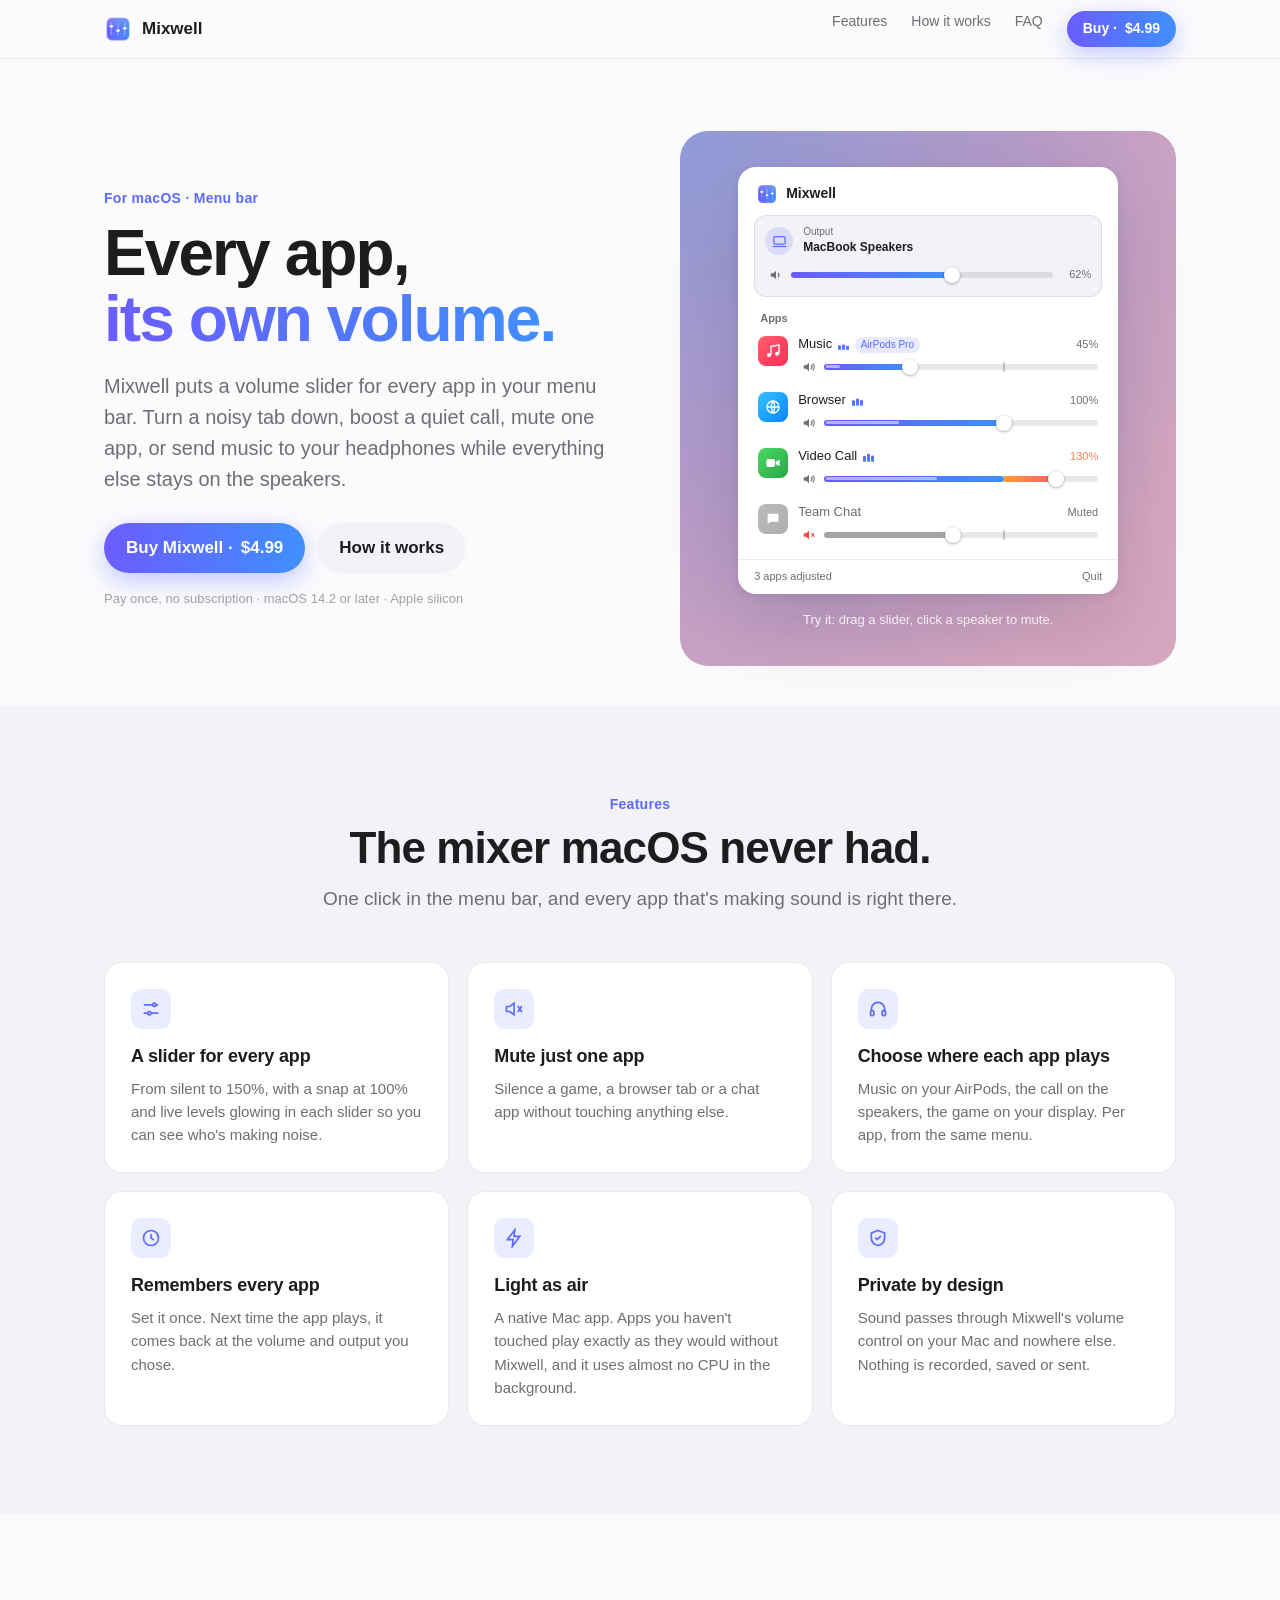
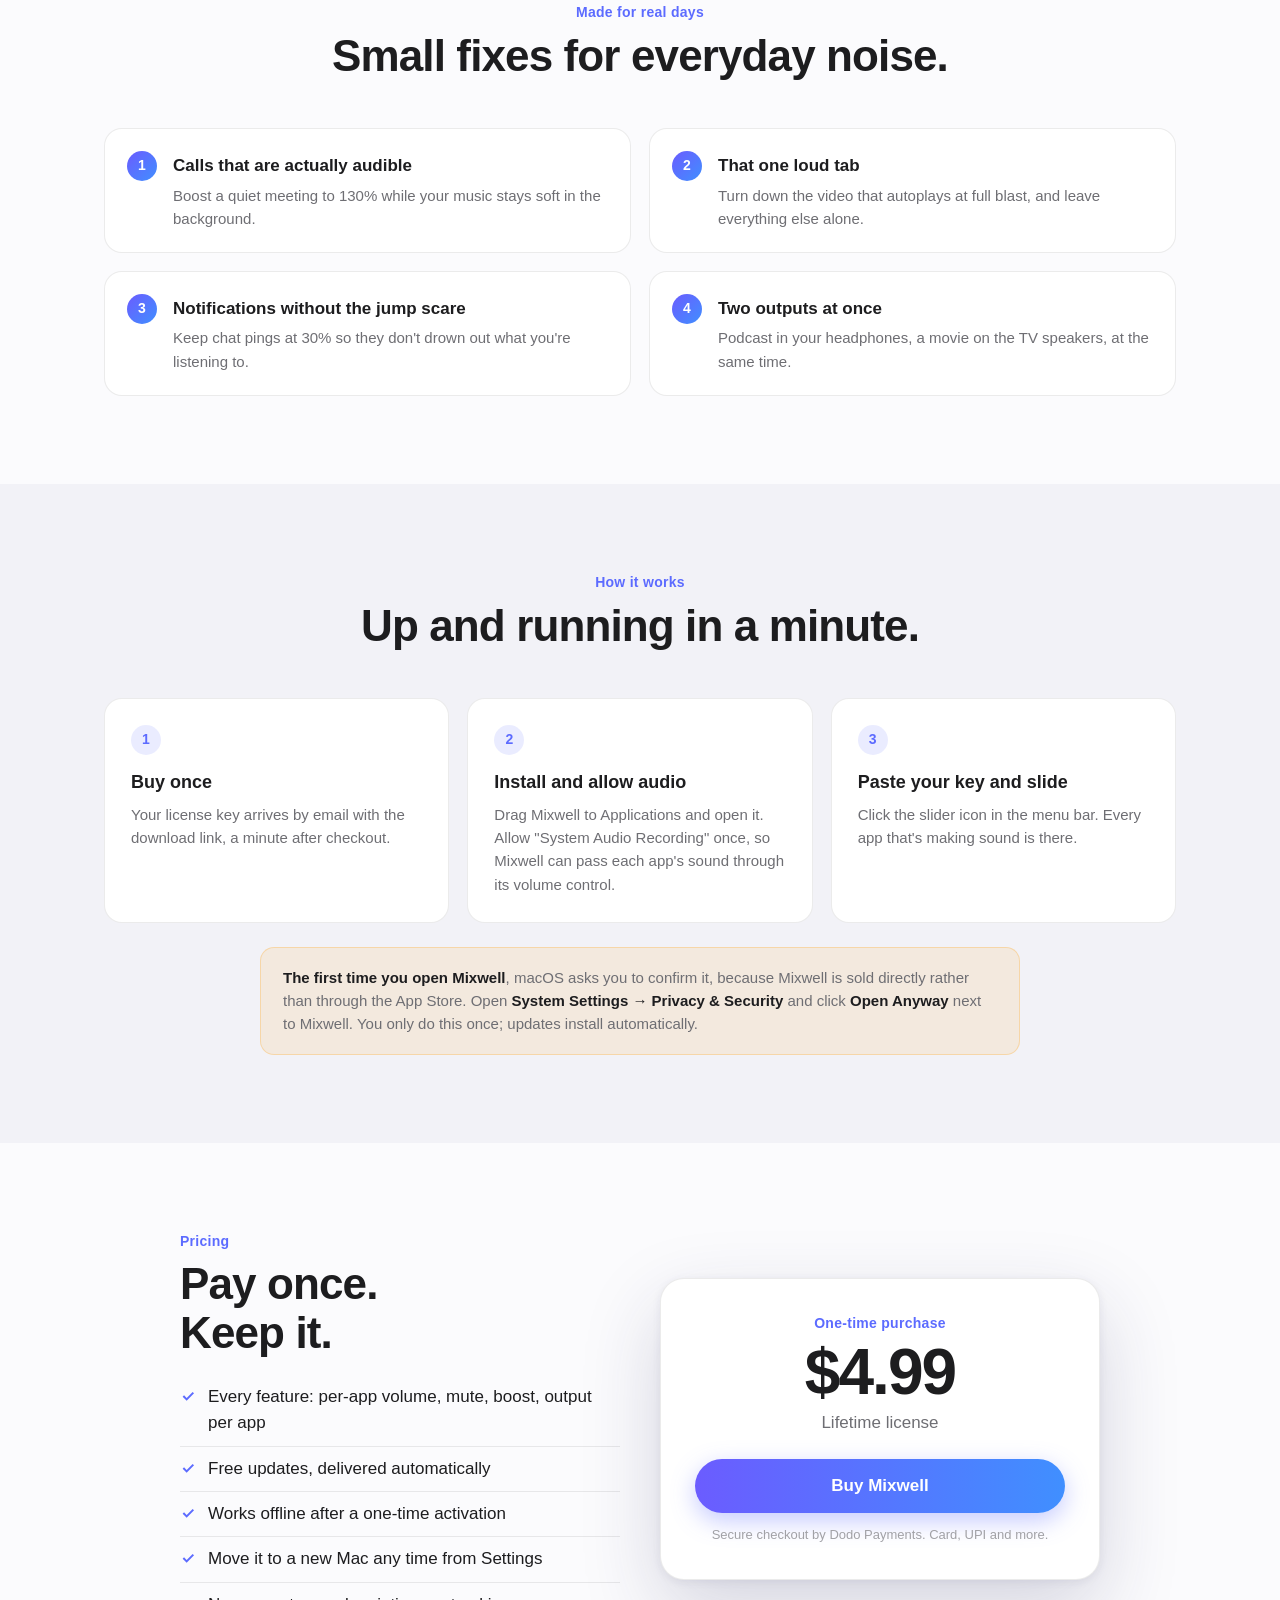
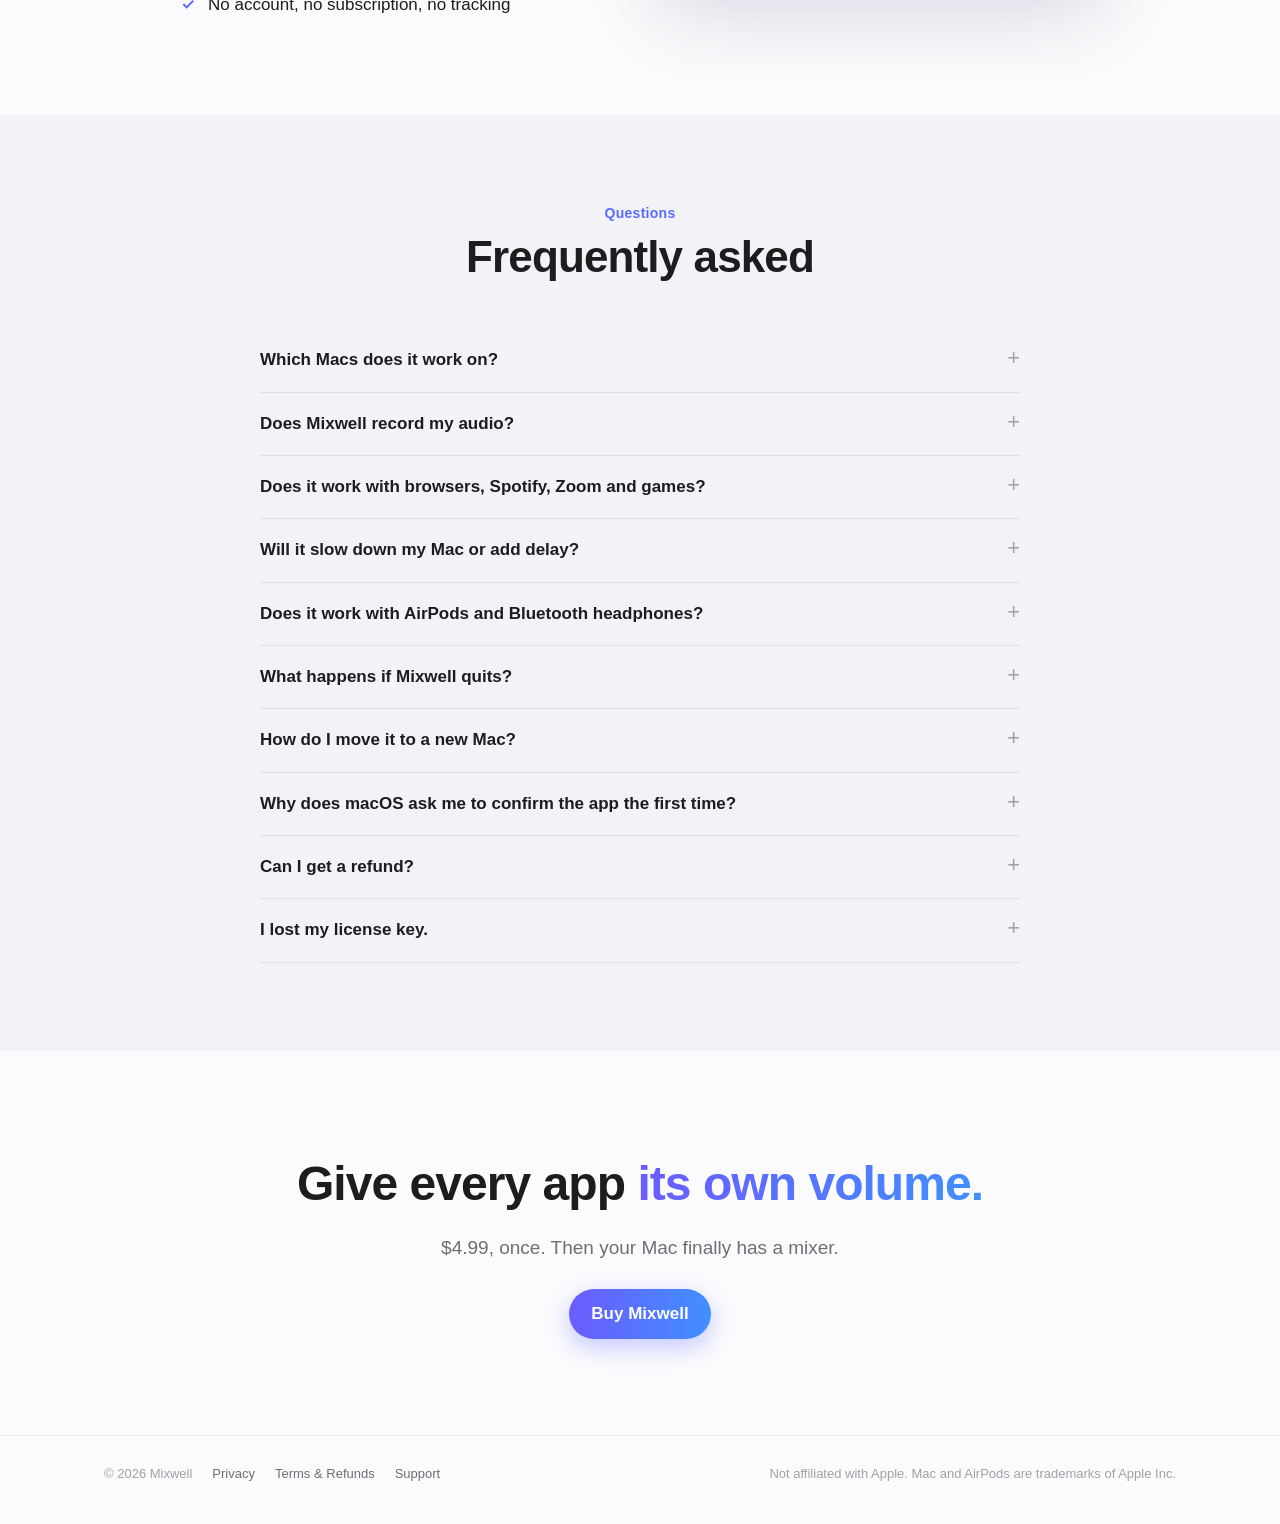
==== index.html @ 82cb29c8 "Publish site (2026-11-08)" ====
<!doctype html>
<html lang="en">
<head>
<meta charset="utf-8">
<meta name="viewport" content="width=device-width, initial-scale=1">
<title>Mixwell — Per-App Volume for Mac</title>
<meta name="description" content="Mixwell gives every app on your Mac its own volume slider. Turn one app down, boost a quiet call, mute a tab, or send music to your headphones. One-time purchase.">
<meta property="og:title" content="Mixwell — Every app, its own volume">
<meta property="og:description" content="A volume slider for every app on your Mac, right in the menu bar. Pay once.">
<meta property="og:image" content="icon.png">
<link rel="icon" href="favicon.png">
<style>
  :root {
    --bg: #fbfbfd;
    --bg-alt: #f2f2f7;
    --surface: #ffffff;
    --text: #1d1d1f;
    --muted: #6e6e73;
    --faint: #a1a1a6;
    --line: rgba(0, 0, 0, 0.08);
    --track: rgba(0, 0, 0, 0.09);
    --accent-a: #6b5cff;
    --accent-b: #408fff;
    --accent: #5c6bff;
    --boost-a: #ff9e33;
    --boost-b: #ff5c6b;
    --shadow: 0 30px 80px rgba(40, 40, 90, 0.18), 0 2px 8px rgba(40, 40, 90, 0.08);
    --radius: 18px;
  }
  :root[data-theme="dark"] {
    --bg: #0d0d10; --bg-alt: #151519; --surface: #1f1f24; --text: #f5f5f7; --muted: #a1a1a6;
    --faint: #6e6e73; --line: rgba(255, 255, 255, 0.09); --track: rgba(255, 255, 255, 0.12);
    --shadow: 0 30px 80px rgba(0, 0, 0, 0.55), 0 2px 8px rgba(0, 0, 0, 0.4);
  }
  @media (prefers-color-scheme: dark) {
    :root:not([data-theme="light"]) {
      --bg: #0d0d10; --bg-alt: #151519; --surface: #1f1f24; --text: #f5f5f7; --muted: #a1a1a6;
      --faint: #6e6e73; --line: rgba(255, 255, 255, 0.09); --track: rgba(255, 255, 255, 0.12);
      --shadow: 0 30px 80px rgba(0, 0, 0, 0.55), 0 2px 8px rgba(0, 0, 0, 0.4);
    }
  }

  * { box-sizing: border-box; }
  html { scroll-behavior: smooth; }
  body {
    margin: 0;
    background: var(--bg);
    color: var(--text);
    font: 17px/1.55 -apple-system, BlinkMacSystemFont, "SF Pro Text", "Helvetica Neue", Helvetica, Arial, sans-serif;
    -webkit-font-smoothing: antialiased;
  }
  a { color: inherit; }
  .wrap { max-width: 1120px; margin: 0 auto; padding: 0 24px; }
  .gradient-text {
    background: linear-gradient(90deg, var(--accent-a), var(--accent-b));
    -webkit-background-clip: text; background-clip: text; color: transparent;
  }

  /* Nav */
  nav {
    position: sticky; top: 0; z-index: 10;
    backdrop-filter: saturate(180%) blur(18px); -webkit-backdrop-filter: saturate(180%) blur(18px);
    background: color-mix(in srgb, var(--bg) 78%, transparent);
    border-bottom: 1px solid var(--line);
  }
  nav .wrap { display: flex; align-items: center; height: 58px; gap: 28px; }
  .brand { display: flex; align-items: center; gap: 10px; font-weight: 700; text-decoration: none; font-size: 17px; }
  .brand img { width: 28px; height: 28px; }
  nav .links { display: flex; gap: 24px; margin-left: auto; font-size: 14px; }
  nav .links a { text-decoration: none; color: var(--muted); }
  nav .links a:hover { color: var(--text); }
  nav .links a.btn-primary, nav .links a.btn-primary:hover { color: #fff; }

  .btn {
    display: inline-flex; align-items: center; justify-content: center; gap: 8px;
    border: 0; border-radius: 999px; cursor: pointer; text-decoration: none; font: inherit; font-weight: 600;
    padding: 12px 22px; transition: transform .15s ease, box-shadow .15s ease, opacity .15s;
  }
  .btn:active { transform: scale(.98); }
  .btn-primary {
    color: #fff; background: linear-gradient(90deg, var(--accent-a), var(--accent-b));
    box-shadow: 0 8px 24px color-mix(in srgb, var(--accent) 35%, transparent);
  }
  .btn-primary:hover { box-shadow: 0 12px 32px color-mix(in srgb, var(--accent) 45%, transparent); }
  .btn-ghost { color: var(--text); background: var(--bg-alt); }
  .btn-small { padding: 7px 16px; font-size: 14px; }

  /* Hero */
  .hero { padding: 72px 0 40px; }
  .hero .wrap { display: grid; grid-template-columns: 1.05fr 1fr; gap: 56px; align-items: center; }
  .eyebrow { font-size: 14px; font-weight: 600; color: var(--accent); letter-spacing: .02em; }
  h1 { font-size: clamp(40px, 5.4vw, 64px); line-height: 1.04; letter-spacing: -0.03em; margin: 10px 0 18px; }
  .lede { font-size: 20px; color: var(--muted); max-width: 30em; margin: 0 0 28px; }
  .cta { display: flex; gap: 12px; flex-wrap: wrap; align-items: center; }
  .fineprint { margin-top: 16px; font-size: 13px; color: var(--faint); }

  /* Mixer demo (mirrors the real app) */
  .stage {
    position: relative; padding: 36px; border-radius: 28px;
    background: radial-gradient(120% 120% at 0% 0%, #8f9bd8 0%, #b49bc9 55%, #d7a7bf 100%);
  }
  :root[data-theme="dark"] .stage { background: radial-gradient(120% 120% at 0% 0%, #2f3566 0%, #4b3561 55%, #5b3048 100%); }
  @media (prefers-color-scheme: dark) { :root:not([data-theme="light"]) .stage { background: radial-gradient(120% 120% at 0% 0%, #2f3566 0%, #4b3561 55%, #5b3048 100%); } }
  .panel {
    width: 100%; max-width: 380px; margin: 0 auto; background: var(--surface); border-radius: var(--radius);
    box-shadow: var(--shadow); padding: 16px 12px 6px; font-size: 13px; user-select: none; -webkit-user-select: none;
    text-align: left; line-height: 1.4;
  }
  .panel-head { display: flex; align-items: center; gap: 8px; padding: 0 6px 10px; }
  .panel-head img { width: 22px; height: 22px; }
  .panel-head b { font-size: 14px; }
  .out-card { margin: 0 4px 6px; padding: 10px; border-radius: 12px; background: var(--bg-alt); border: 1px solid var(--line); }
  .out-name { display: flex; align-items: center; gap: 10px; margin-bottom: 8px; }
  .out-icon {
    width: 28px; height: 28px; border-radius: 50%; display: grid; place-items: center;
    background: color-mix(in srgb, var(--accent) 16%, transparent); color: var(--accent);
  }
  .out-name small { display: block; color: var(--muted); font-size: 10px; line-height: 1.2; }
  .out-name span { font-weight: 600; font-size: 12px; }
  .section-title { color: var(--muted); font-size: 11px; font-weight: 600; padding: 8px 10px 2px; }
  .row { display: flex; gap: 10px; padding: 7px 8px; border-radius: 10px; }
  .row:hover { background: color-mix(in srgb, var(--text) 4%, transparent); }
  .app-icon { width: 30px; height: 30px; border-radius: 8px; flex: none; display: grid; place-items: center; color: #fff; }
  .row.muted .app-icon { filter: grayscale(1); opacity: .5; }
  .row-main { flex: 1; min-width: 0; }
  .row-top { display: flex; align-items: center; gap: 6px; height: 18px; }
  .row-top .name { font-weight: 500; }
  .row.muted .name { color: var(--muted); }
  .chip { font-size: 10px; font-weight: 500; padding: 1px 6px; border-radius: 99px; color: var(--accent); background: color-mix(in srgb, var(--accent) 14%, transparent); white-space: nowrap; }
  .eq { display: inline-flex; align-items: flex-end; gap: 1.5px; height: 10px; }
  .eq i { width: 2.5px; height: 10px; border-radius: 2px; background: linear-gradient(var(--accent-a), var(--accent-b)); transform-origin: bottom; }
  .row.muted .eq, .row:not(.playing) .eq { display: none; }
  .pct { margin-left: auto; font-size: 11px; color: var(--muted); font-variant-numeric: tabular-nums; }
  .pct.boost { color: #ff7f4d; }
  .row-bottom { display: flex; align-items: center; gap: 4px; margin-top: 2px; }
  .icon-btn { width: 22px; height: 22px; border: 0; padding: 0; background: none; color: var(--muted); border-radius: 50%; cursor: pointer; display: grid; place-items: center; }
  .icon-btn:hover { background: color-mix(in srgb, var(--text) 8%, transparent); }
  .row.muted .mute { color: #ff453a; }

  .slider { position: relative; flex: 1; height: 18px; cursor: pointer; touch-action: none; }
  .slider .track, .slider .fill, .slider .boostfill, .slider .glow { position: absolute; top: 6px; height: 6px; border-radius: 3px; }
  .slider .track { left: 0; right: 0; background: var(--track); }
  .slider .fill { left: 0; background: linear-gradient(90deg, var(--accent-a), var(--accent-b)); }
  .slider .boostfill { background: linear-gradient(90deg, var(--boost-a), var(--boost-b)); border-radius: 0 3px 3px 0; }
  .slider .glow { top: 7.5px; height: 3px; left: 1.5px; background: rgba(255, 255, 255, .5); transform-origin: left; }
  .row.muted .slider .fill { background: color-mix(in srgb, var(--muted) 55%, transparent); }
  .row.muted .slider .glow, .row.muted .slider .boostfill { display: none; }
  .slider .tick { position: absolute; top: 4px; width: 2px; height: 10px; border-radius: 1px; background: color-mix(in srgb, var(--text) 22%, transparent); }
  .slider .knob {
    position: absolute; top: 1px; width: 16px; height: 16px; border-radius: 50%; background: #fff;
    box-shadow: 0 1px 3px rgba(0, 0, 0, .3), 0 0 0 .5px rgba(0, 0, 0, .08); transition: transform .15s;
  }
  .slider.dragging .knob { transform: scale(1.12); }
  .panel-foot { display: flex; justify-content: space-between; border-top: 1px solid var(--line); margin: 6px -12px 0; padding: 9px 16px 4px; font-size: 11px; color: var(--muted); }
  .demo-hint { text-align: center; color: rgba(255, 255, 255, .85); font-size: 13px; margin-top: 16px; }

  /* Sections */
  section { padding: 88px 0; }
  section.alt { background: var(--bg-alt); }
  .section-head { text-align: center; max-width: 640px; margin: 0 auto 48px; }
  .section-head h2 { font-size: clamp(30px, 3.6vw, 44px); letter-spacing: -0.02em; line-height: 1.1; margin: 8px 0 12px; }
  .section-head p { color: var(--muted); margin: 0; font-size: 19px; }

  .features { display: grid; grid-template-columns: repeat(3, 1fr); gap: 18px; }
  .feature { background: var(--surface); border: 1px solid var(--line); border-radius: var(--radius); padding: 26px; }
  section.alt .feature { background: var(--surface); }
  .feature .f-icon {
    width: 40px; height: 40px; border-radius: 11px; display: grid; place-items: center; margin-bottom: 14px; color: var(--accent);
    background: color-mix(in srgb, var(--accent) 13%, transparent);
  }
  .feature h3 { margin: 0 0 6px; font-size: 18px; letter-spacing: -0.01em; }
  .feature p { margin: 0; color: var(--muted); font-size: 15px; }

  .uses { display: grid; grid-template-columns: repeat(2, 1fr); gap: 18px; }
  .use { display: flex; gap: 16px; align-items: flex-start; padding: 22px; border-radius: var(--radius); border: 1px solid var(--line); background: var(--surface); }
  .use .num { font-weight: 700; font-size: 14px; color: #fff; width: 30px; height: 30px; flex: none; border-radius: 50%; display: grid; place-items: center; background: linear-gradient(135deg, var(--accent-a), var(--accent-b)); }
  .use h3 { margin: 2px 0 4px; font-size: 17px; }
  .use p { margin: 0; color: var(--muted); font-size: 15px; }

  .steps { display: grid; grid-template-columns: repeat(3, 1fr); gap: 18px; counter-reset: step; }
  .step { padding: 26px; border-radius: var(--radius); background: var(--surface); border: 1px solid var(--line); }
  .step::before {
    counter-increment: step; content: counter(step);
    display: grid; place-items: center; width: 30px; height: 30px; border-radius: 50%; margin-bottom: 14px;
    font-weight: 700; font-size: 14px; color: var(--accent); background: color-mix(in srgb, var(--accent) 13%, transparent);
  }
  .step h3 { margin: 0 0 6px; font-size: 18px; }
  .step p { margin: 0; color: var(--muted); font-size: 15px; }
  .note {
    margin: 24px auto 0; max-width: 760px; padding: 18px 22px; border-radius: 14px; font-size: 15px; color: var(--muted);
    background: color-mix(in srgb, #ff9f0a 10%, transparent); border: 1px solid color-mix(in srgb, #ff9f0a 25%, transparent);
  }
  .note b { color: var(--text); }

  .pricing { display: grid; grid-template-columns: 1fr 1fr; gap: 40px; align-items: center; max-width: 920px; margin: 0 auto; }
  .price-card {
    background: var(--surface); border-radius: 24px; padding: 34px; border: 1px solid var(--line); box-shadow: var(--shadow); text-align: center;
  }
  .price { font-size: 64px; font-weight: 700; letter-spacing: -0.03em; line-height: 1; margin: 6px 0; }
  .price-card .once { color: var(--muted); margin-bottom: 22px; }
  .price-card .btn { width: 100%; padding: 14px; font-size: 17px; }
  .price-card small { display: block; margin-top: 12px; color: var(--faint); font-size: 13px; }
  .checks { list-style: none; padding: 0; margin: 0; }
  .checks li { display: flex; gap: 12px; padding: 9px 0; border-bottom: 1px solid var(--line); }
  .checks li:last-child { border-bottom: 0; }
  .checks svg { flex: none; margin-top: 4px; color: var(--accent); }

  .faq { max-width: 760px; margin: 0 auto; }
  details { border-bottom: 1px solid var(--line); padding: 18px 0; }
  summary { cursor: pointer; font-weight: 600; list-style: none; display: flex; justify-content: space-between; gap: 16px; }
  summary::-webkit-details-marker { display: none; }
  summary::after { content: "+"; color: var(--faint); font-weight: 400; font-size: 22px; line-height: 1; }
  details[open] summary::after { content: "−"; }
  details p { color: var(--muted); margin: 10px 0 0; font-size: 16px; }

  .final { text-align: center; padding: 96px 0; }
  .final h2 { font-size: clamp(32px, 4vw, 48px); letter-spacing: -0.02em; margin: 0 0 12px; }
  .final p { color: var(--muted); margin: 0 0 26px; font-size: 19px; }

  footer { border-top: 1px solid var(--line); padding: 28px 0 40px; font-size: 13px; color: var(--faint); }
  footer .wrap { display: flex; gap: 20px; flex-wrap: wrap; align-items: center; }
  footer a { color: var(--muted); text-decoration: none; }
  footer .spacer { margin-left: auto; }

  @media (max-width: 900px) {
    .hero .wrap { grid-template-columns: 1fr; gap: 40px; }
    .hero { padding-top: 48px; text-align: center; }
    .lede { margin-left: auto; margin-right: auto; }
    .cta { justify-content: center; }
    .features { grid-template-columns: 1fr 1fr; }
    .steps, .pricing { grid-template-columns: 1fr; }
  }
  @media (max-width: 640px) {
    nav .links a:not(.btn) { display: none; }
    .features, .uses { grid-template-columns: 1fr; }
    .wrap { padding: 0 16px; }
    .stage { padding: 18px; border-radius: 22px; }
    section { padding: 64px 0; }
    .lede { font-size: 18px; }
  }
  @media (prefers-reduced-motion: reduce) { html { scroll-behavior: auto; } }
</style>
</head>
<body>
<nav>
  <div class="wrap">
    <a class="brand" href="#"><img src="icon.png" alt="">Mixwell</a>
    <div class="links">
      <a href="#features">Features</a>
      <a href="#how">How it works</a>
      <a href="#faq">FAQ</a>
      <a class="btn btn-primary btn-small buy" href="#pricing">Buy · <span class="price-text">$4.99</span></a>
    </div>
  </div>
</nav>

<header class="hero">
  <div class="wrap">
    <div>
      <div class="eyebrow">For macOS · Menu bar</div>
      <h1>Every app,<br><span class="gradient-text">its own volume.</span></h1>
      <p class="lede">Mixwell puts a volume slider for every app in your menu bar. Turn a noisy tab down, boost a quiet call, mute one app, or send music to your headphones while everything else stays on the speakers.</p>
      <div class="cta">
        <a class="btn btn-primary buy" href="#pricing">Buy Mixwell · <span class="price-text">$4.99</span></a>
        <a class="btn btn-ghost" href="#how">How it works</a>
      </div>
      <div class="fineprint">Pay once, no subscription · macOS 14.2 or later · Apple silicon</div>
    </div>
    <div>
      <div class="stage">
        <div class="panel" id="demo" aria-label="Interactive preview of the Mixwell menu">
          <div class="panel-head"><img src="icon.png" alt=""><b>Mixwell</b></div>
          <div class="out-card">
            <div class="out-name">
              <div class="out-icon"><svg width="15" height="15" viewBox="0 0 24 24" fill="none" stroke="currentColor" stroke-width="2"><rect x="3" y="4" width="18" height="12" rx="2"/><path d="M1 20h22"/></svg></div>
              <div><small>Output</small><span>MacBook Speakers</span></div>
            </div>
            <div class="row-bottom" style="margin:0">
              <button class="icon-btn" aria-label="System volume" tabindex="-1"><svg width="14" height="14" viewBox="0 0 24 24" fill="currentColor"><path d="M3 9h4l5-4v14l-5-4H3z"/><path d="M15.5 8.5a5 5 0 0 1 0 7" stroke="currentColor" stroke-width="2" fill="none"/></svg></button>
              <div class="slider" data-value="0.62" data-max="1"></div>
              <span class="pct" style="width:34px;text-align:right">62%</span>
            </div>
          </div>
          <div class="section-title">Apps</div>
          <div id="rows"></div>
          <div class="panel-foot"><span id="adjusted">3 apps adjusted</span><span>Quit</span></div>
        </div>
        <div class="demo-hint">Try it: drag a slider, click a speaker to mute.</div>
      </div>
    </div>
  </div>
</header>

<section id="features" class="alt">
  <div class="wrap">
    <div class="section-head">
      <div class="eyebrow">Features</div>
      <h2>The mixer macOS never had.</h2>
      <p>One click in the menu bar, and every app that's making sound is right there.</p>
    </div>
    <div class="features">
      <div class="feature">
        <div class="f-icon"><svg width="20" height="20" viewBox="0 0 24 24" fill="none" stroke="currentColor" stroke-width="2" stroke-linecap="round"><path d="M4 7h10M18 7h2M4 17h4M12 17h8"/><circle cx="16" cy="7" r="2"/><circle cx="10" cy="17" r="2"/></svg></div>
        <h3>A slider for every app</h3>
        <p>From silent to 150%, with a snap at 100% and live levels glowing in each slider so you can see who's making noise.</p>
      </div>
      <div class="feature">
        <div class="f-icon"><svg width="20" height="20" viewBox="0 0 24 24" fill="none" stroke="currentColor" stroke-width="2" stroke-linecap="round"><path d="M3 9h4l5-4v14l-5-4H3z"/><path d="M17 9l4 6M21 9l-4 6"/></svg></div>
        <h3>Mute just one app</h3>
        <p>Silence a game, a browser tab or a chat app without touching anything else.</p>
      </div>
      <div class="feature">
        <div class="f-icon"><svg width="20" height="20" viewBox="0 0 24 24" fill="none" stroke="currentColor" stroke-width="2" stroke-linecap="round"><path d="M4 14v-2a8 8 0 0 1 16 0v2"/><rect x="3" y="14" width="4" height="6" rx="1.5"/><rect x="17" y="14" width="4" height="6" rx="1.5"/></svg></div>
        <h3>Choose where each app plays</h3>
        <p>Music on your AirPods, the call on the speakers, the game on your display. Per app, from the same menu.</p>
      </div>
      <div class="feature">
        <div class="f-icon"><svg width="20" height="20" viewBox="0 0 24 24" fill="none" stroke="currentColor" stroke-width="2" stroke-linecap="round"><path d="M12 8v4l3 2"/><circle cx="12" cy="12" r="9"/></svg></div>
        <h3>Remembers every app</h3>
        <p>Set it once. Next time the app plays, it comes back at the volume and output you chose.</p>
      </div>
      <div class="feature">
        <div class="f-icon"><svg width="20" height="20" viewBox="0 0 24 24" fill="none" stroke="currentColor" stroke-width="2" stroke-linecap="round"><path d="M13 2L4 14h7l-1 8 9-12h-7z"/></svg></div>
        <h3>Light as air</h3>
        <p>A native Mac app. Apps you haven't touched play exactly as they would without Mixwell, and it uses almost no CPU in the background.</p>
      </div>
      <div class="feature">
        <div class="f-icon"><svg width="20" height="20" viewBox="0 0 24 24" fill="none" stroke="currentColor" stroke-width="2" stroke-linecap="round"><path d="M12 3l8 3v6c0 5-3.5 8-8 9-4.5-1-8-4-8-9V6z"/><path d="M9 12l2 2 4-4"/></svg></div>
        <h3>Private by design</h3>
        <p>Sound passes through Mixwell's volume control on your Mac and nowhere else. Nothing is recorded, saved or sent.</p>
      </div>
    </div>
  </div>
</section>

<section>
  <div class="wrap">
    <div class="section-head">
      <div class="eyebrow">Made for real days</div>
      <h2>Small fixes for everyday noise.</h2>
    </div>
    <div class="uses">
      <div class="use"><div class="num">1</div><div><h3>Calls that are actually audible</h3><p>Boost a quiet meeting to 130% while your music stays soft in the background.</p></div></div>
      <div class="use"><div class="num">2</div><div><h3>That one loud tab</h3><p>Turn down the video that autoplays at full blast, and leave everything else alone.</p></div></div>
      <div class="use"><div class="num">3</div><div><h3>Notifications without the jump scare</h3><p>Keep chat pings at 30% so they don't drown out what you're listening to.</p></div></div>
      <div class="use"><div class="num">4</div><div><h3>Two outputs at once</h3><p>Podcast in your headphones, a movie on the TV speakers, at the same time.</p></div></div>
    </div>
  </div>
</section>

<section id="how" class="alt">
  <div class="wrap">
    <div class="section-head">
      <div class="eyebrow">How it works</div>
      <h2>Up and running in a minute.</h2>
    </div>
    <div class="steps">
      <div class="step"><h3>Buy once</h3><p>Your license key arrives by email with the download link, a minute after checkout.</p></div>
      <div class="step"><h3>Install and allow audio</h3><p>Drag Mixwell to Applications and open it. Allow "System Audio Recording" once, so Mixwell can pass each app's sound through its volume control.</p></div>
      <div class="step"><h3>Paste your key and slide</h3><p>Click the slider icon in the menu bar. Every app that's making sound is there.</p></div>
    </div>
    <div class="note">
      <b>The first time you open Mixwell</b>, macOS asks you to confirm it, because Mixwell is sold directly rather than through the App Store.
      Open <b>System Settings → Privacy &amp; Security</b> and click <b>Open Anyway</b> next to Mixwell. You only do this once; updates install automatically.
    </div>
  </div>
</section>

<section id="pricing">
  <div class="wrap">
    <div class="pricing">
      <div>
        <div class="eyebrow">Pricing</div>
        <h2 style="font-size:clamp(30px,3.6vw,44px);letter-spacing:-.02em;line-height:1.1;margin:8px 0 18px">Pay once.<br>Keep it.</h2>
        <ul class="checks">
          <li><svg width="16" height="16" viewBox="0 0 24 24" fill="none" stroke="currentColor" stroke-width="3"><path d="M5 12l5 5L20 7"/></svg>Every feature: per-app volume, mute, boost, output per app</li>
          <li><svg width="16" height="16" viewBox="0 0 24 24" fill="none" stroke="currentColor" stroke-width="3"><path d="M5 12l5 5L20 7"/></svg>Free updates, delivered automatically</li>
          <li><svg width="16" height="16" viewBox="0 0 24 24" fill="none" stroke="currentColor" stroke-width="3"><path d="M5 12l5 5L20 7"/></svg>Works offline after a one-time activation</li>
          <li><svg width="16" height="16" viewBox="0 0 24 24" fill="none" stroke="currentColor" stroke-width="3"><path d="M5 12l5 5L20 7"/></svg>Move it to a new Mac any time from Settings</li>
          <li><svg width="16" height="16" viewBox="0 0 24 24" fill="none" stroke="currentColor" stroke-width="3"><path d="M5 12l5 5L20 7"/></svg>No account, no subscription, no tracking</li>
        </ul>
      </div>
      <div class="price-card">
        <div class="eyebrow">One-time purchase</div>
        <div class="price price-text">$4.99</div>
        <div class="once">Lifetime license</div>
        <a class="btn btn-primary buy" href="#pricing">Buy Mixwell</a>
        <small>Secure checkout by Dodo Payments. Card, UPI and more.</small>
      </div>
    </div>
  </div>
</section>

<section id="faq" class="alt">
  <div class="wrap">
    <div class="section-head"><div class="eyebrow">Questions</div><h2>Frequently asked</h2></div>
    <div class="faq">
      <details><summary>Which Macs does it work on?</summary><p>Macs with Apple silicon (M1 or later) running macOS 14.2 Sonoma or later, including Sequoia, Tahoe and Golden Gate.</p></details>
      <details><summary>Does Mixwell record my audio?</summary><p>No. macOS calls the permission "System Audio Recording" because Mixwell has to receive an app's sound in order to change its volume. The sound goes straight from the app, through Mixwell's volume control, to your speakers or headphones. It is never stored or sent anywhere.</p></details>
      <details><summary>Does it work with browsers, Spotify, Zoom and games?</summary><p>Yes. Anything that plays sound shows up, including individual browsers. Safari and Chrome are each controlled as one app, including their tabs.</p></details>
      <details><summary>Will it slow down my Mac or add delay?</summary><p>Apps you leave at 100% are not touched at all. Apps you adjust get about 14 milliseconds of extra delay, well below what you can notice in video or calls. Mixwell itself uses around 0.2% CPU in the background.</p></details>
      <details><summary>Does it work with AirPods and Bluetooth headphones?</summary><p>Yes, at full quality. Mixwell doesn't use your headphones' microphone, so they stay out of the lower-quality call mode.</p></details>
      <details><summary>What happens if Mixwell quits?</summary><p>Every app goes straight back to playing normally, at its usual volume, on its usual output.</p></details>
      <details><summary>How do I move it to a new Mac?</summary><p>On the old Mac, open Mixwell Settings and click Deactivate under License. Then activate the same key on the new Mac. Your license works on <span class="activations">2</span> Macs at a time.</p></details>
      <details><summary>Why does macOS ask me to confirm the app the first time?</summary><p>Mixwell is sold directly, not through the App Store, so macOS asks you to approve it once: System Settings → Privacy &amp; Security → Open Anyway. After that it opens normally and updates itself.</p></details>
      <details><summary>Can I get a refund?</summary><p>Yes. If Mixwell isn't right for you, email <a class="support-link" href="#">support</a> within <span class="refund-days">14</span> days of purchase for a full refund.</p></details>
      <details><summary>I lost my license key.</summary><p>It's in your purchase email from Dodo Payments. If you can't find it, email <a class="support-link" href="#">support</a> with your purchase email address.</p></details>
    </div>
  </div>
</section>

<div class="final">
  <div class="wrap">
    <h2>Give every app <span class="gradient-text">its own volume.</span></h2>
    <p><span class="price-text">$4.99</span>, once. Then your Mac finally has a mixer.</p>
    <a class="btn btn-primary buy" href="#pricing">Buy Mixwell</a>
  </div>
</div>

<footer>
  <div class="wrap">
    <span>© <span id="year">2026</span> Mixwell</span>
    <a href="privacy.html">Privacy</a>
    <a href="terms.html">Terms &amp; Refunds</a>
    <a class="support-link" href="#">Support</a>
    <span class="spacer"></span>
    <span>Not affiliated with Apple. Mac and AirPods are trademarks of Apple Inc.</span>
  </div>
</footer>

<script>
  // ---- Store settings: edit these, nothing else. ----
  const CONFIG = {
    buyUrl: "REPLACE with your Dodo checkout link",
    supportEmail: "REPLACE with your support email",
    price: "$4.99",
    activations: 2,   // match the License Key entitlement in Dodo
    refundDays: 14,
  };

  const set = (v) => v && !v.includes("REPLACE");
  document.querySelectorAll(".price-text").forEach((el) => (el.textContent = CONFIG.price));
  document.querySelectorAll(".activations").forEach((el) => (el.textContent = CONFIG.activations));
  document.querySelectorAll(".refund-days").forEach((el) => (el.textContent = CONFIG.refundDays));
  document.getElementById("year").textContent = new Date().getFullYear();
  if (set(CONFIG.buyUrl)) document.querySelectorAll(".buy").forEach((a) => (a.href = CONFIG.buyUrl));
  if (set(CONFIG.supportEmail)) document.querySelectorAll(".support-link").forEach((a) => (a.href = "mailto:" + CONFIG.supportEmail));

  // ?theme=dark / ?theme=light to preview a theme.
  const theme = new URLSearchParams(location.search).get("theme");
  if (theme === "dark" || theme === "light") document.documentElement.dataset.theme = theme;

  // ---- Interactive mixer preview ----
  const MAX = 1.5;
  const icons = {
    music: '<svg width="16" height="16" viewBox="0 0 24 24" fill="currentColor"><path d="M9 18V5l12-2v13" stroke="currentColor" stroke-width="2" fill="none"/><circle cx="6" cy="18" r="3"/><circle cx="18" cy="16" r="3"/></svg>',
    web: '<svg width="16" height="16" viewBox="0 0 24 24" fill="none" stroke="currentColor" stroke-width="2"><circle cx="12" cy="12" r="9"/><path d="M3 12h18M12 3c3 3 3 15 0 18M12 3c-3 3-3 15 0 18"/></svg>',
    call: '<svg width="16" height="16" viewBox="0 0 24 24" fill="currentColor"><rect x="2" y="6" width="13" height="12" rx="3"/><path d="M16 10l6-3v10l-6-3z"/></svg>',
    chat: '<svg width="16" height="16" viewBox="0 0 24 24" fill="currentColor"><path d="M4 4h16v12H8l-4 4z"/></svg>',
  };
  const apps = [
    { name: "Music", icon: "music", color: "linear-gradient(135deg,#ff5f6d,#ff2d55)", volume: 0.45, playing: true, chip: "AirPods Pro", base: 0.72 },
    { name: "Browser", icon: "web", color: "linear-gradient(135deg,#34c3ff,#0a84ff)", volume: 1, playing: true, base: 0.55 },
    { name: "Video Call", icon: "call", color: "linear-gradient(135deg,#4cd964,#28a745)", volume: 1.3, playing: true, base: 0.62 },
    { name: "Team Chat", icon: "chat", color: "linear-gradient(135deg,#bf5af2,#7d4cdb)", volume: 0.7, muted: true },
  ];

  const speaker = (muted) => muted
    ? '<svg width="14" height="14" viewBox="0 0 24 24" fill="currentColor"><path d="M3 9h4l5-4v14l-5-4H3z"/><path d="M16 9l5 6M21 9l-5 6" stroke="currentColor" stroke-width="2"/></svg>'
    : '<svg width="14" height="14" viewBox="0 0 24 24" fill="currentColor"><path d="M3 9h4l5-4v14l-5-4H3z"/><path d="M15.5 8.5a5 5 0 0 1 0 7M18.5 6a9 9 0 0 1 0 12" stroke="currentColor" stroke-width="2" fill="none"/></svg>';

  const rowsEl = document.getElementById("rows");
  apps.forEach((app, i) => {
    const row = document.createElement("div");
    row.className = "row" + (app.playing ? " playing" : "") + (app.muted ? " muted" : "");
    row.innerHTML = `
      <div class="app-icon" style="background:${app.color}">${icons[app.icon]}</div>
      <div class="row-main">
        <div class="row-top"><span class="name">${app.name}</span><span class="eq"><i></i><i></i><i></i></span>
          ${app.chip ? `<span class="chip">${app.chip}</span>` : ""}<span class="pct"></span></div>
        <div class="row-bottom">
          <button class="icon-btn mute" aria-label="Mute ${app.name}"></button>
          <div class="slider" data-max="${MAX}" aria-label="${app.name} volume" role="slider" tabindex="0"></div>
        </div>
      </div>`;
    rowsEl.appendChild(row);
    app.row = row;
    app.slider = row.querySelector(".slider");
    row.querySelector(".mute").addEventListener("click", () => { app.muted = !app.muted; render(app); });
    buildSlider(app.slider, () => app.volume, (v) => { app.volume = v; app.muted = false; render(app); });
    render(app);
  });

  function render(app) {
    app.row.classList.toggle("muted", !!app.muted);
    const pct = app.row.querySelector(".pct");
    pct.textContent = app.muted ? "Muted" : Math.round(app.volume * 100) + "%";
    pct.classList.toggle("boost", !app.muted && app.volume > 1);
    app.row.querySelector(".mute").innerHTML = speaker(app.muted);
    app.slider.update();
    const adjusted = apps.filter((a) => a.muted || Math.abs(a.volume - 1) > 0.004).length;
    document.getElementById("adjusted").textContent = adjusted ? `${adjusted} app${adjusted > 1 ? "s" : ""} adjusted` : "All apps at normal volume";
  }

  function buildSlider(el, get, set) {
    const max = parseFloat(el.dataset.max);
    el.innerHTML = '<div class="track"></div><div class="fill"></div><div class="boostfill"></div><div class="glow"></div>' +
      (max > 1 ? '<div class="tick"></div>' : "") + '<div class="knob"></div>';
    const knob = 16;
    el.update = () => {
      const w = el.clientWidth - knob, v = get(), x = (Math.min(v, max) / max) * w, unity = (1 / max) * w;
      el.querySelector(".fill").style.width = Math.min(x, unity) + knob / 2 + "px";
      const bf = el.querySelector(".boostfill");
      bf.style.left = unity + knob / 2 + "px";
      bf.style.width = Math.max(x - unity, 0) + "px";
      el.querySelector(".glow").style.width = Math.max(x + knob / 2 - 3, 0) + "px";
      el.querySelector(".knob").style.left = x + "px";
      const tick = el.querySelector(".tick");
      if (tick) { tick.style.left = unity + knob / 2 - 1 + "px"; tick.style.opacity = v > 1 ? 0 : 1; }
      el.setAttribute("aria-valuenow", Math.round(v * 100));
    };
    const fromEvent = (e) => {
      const r = el.getBoundingClientRect();
      let v = ((e.clientX - r.left - knob / 2) / (r.width - knob)) * max;
      v = Math.min(Math.max(v, 0), max);
      if (max > 1 && Math.abs(v - 1) < 0.035 * max) v = 1; // the 100% detent
      return v;
    };
    el.addEventListener("pointerdown", (e) => { el.setPointerCapture(e.pointerId); el.classList.add("dragging"); set(fromEvent(e)); });
    el.addEventListener("pointermove", (e) => { if (el.classList.contains("dragging")) set(fromEvent(e)); });
    el.addEventListener("pointerup", () => el.classList.remove("dragging"));
    el.addEventListener("dblclick", () => set(1));
    el.addEventListener("keydown", (e) => {
      if (e.key === "ArrowRight" || e.key === "ArrowUp") { set(Math.min(get() + 0.05, max)); e.preventDefault(); }
      if (e.key === "ArrowLeft" || e.key === "ArrowDown") { set(Math.max(get() - 0.05, 0)); e.preventDefault(); }
    });
    window.addEventListener("resize", el.update);
    requestAnimationFrame(el.update);
  }

  // System slider in the output card
  const sys = document.querySelector('.out-card .slider');
  let sysVol = 0.62;
  buildSlider(sys, () => sysVol, (v) => { sysVol = v; sys.update(); sys.parentElement.querySelector(".pct").textContent = Math.round(v * 100) + "%"; });
  sys.querySelector(".glow").style.display = "none";

  // Live meters: a little wobble around each app's level, scaled by its volume.
  const reduceMotion = matchMedia("(prefers-reduced-motion: reduce)").matches;
  let t = 0;
  function tick() {
    t += 1;
    apps.forEach((app, i) => {
      if (!app.playing) return;
      const wobble = 0.75 + 0.25 * Math.sin(t / (6 + i * 2)) * Math.sin(t / (3.3 + i));
      const level = app.muted ? 0 : Math.min(1, app.base * wobble * Math.min(app.volume, 1.2));
      app.slider.querySelector(".glow").style.transform = `scaleX(${level.toFixed(3)})`;
      app.row.querySelectorAll(".eq i").forEach((bar, j) => {
        const s = [0.55, 1, 0.75][j];
        bar.style.transform = `scaleY(${(0.3 + 0.7 * Math.min(1, level * s * 1.25 + 0.15 * Math.sin(t / 2 + j))).toFixed(3)})`;
      });
    });
    if (!reduceMotion) setTimeout(() => requestAnimationFrame(tick), 60);
  }
  tick();
</script>
</body>
</html>
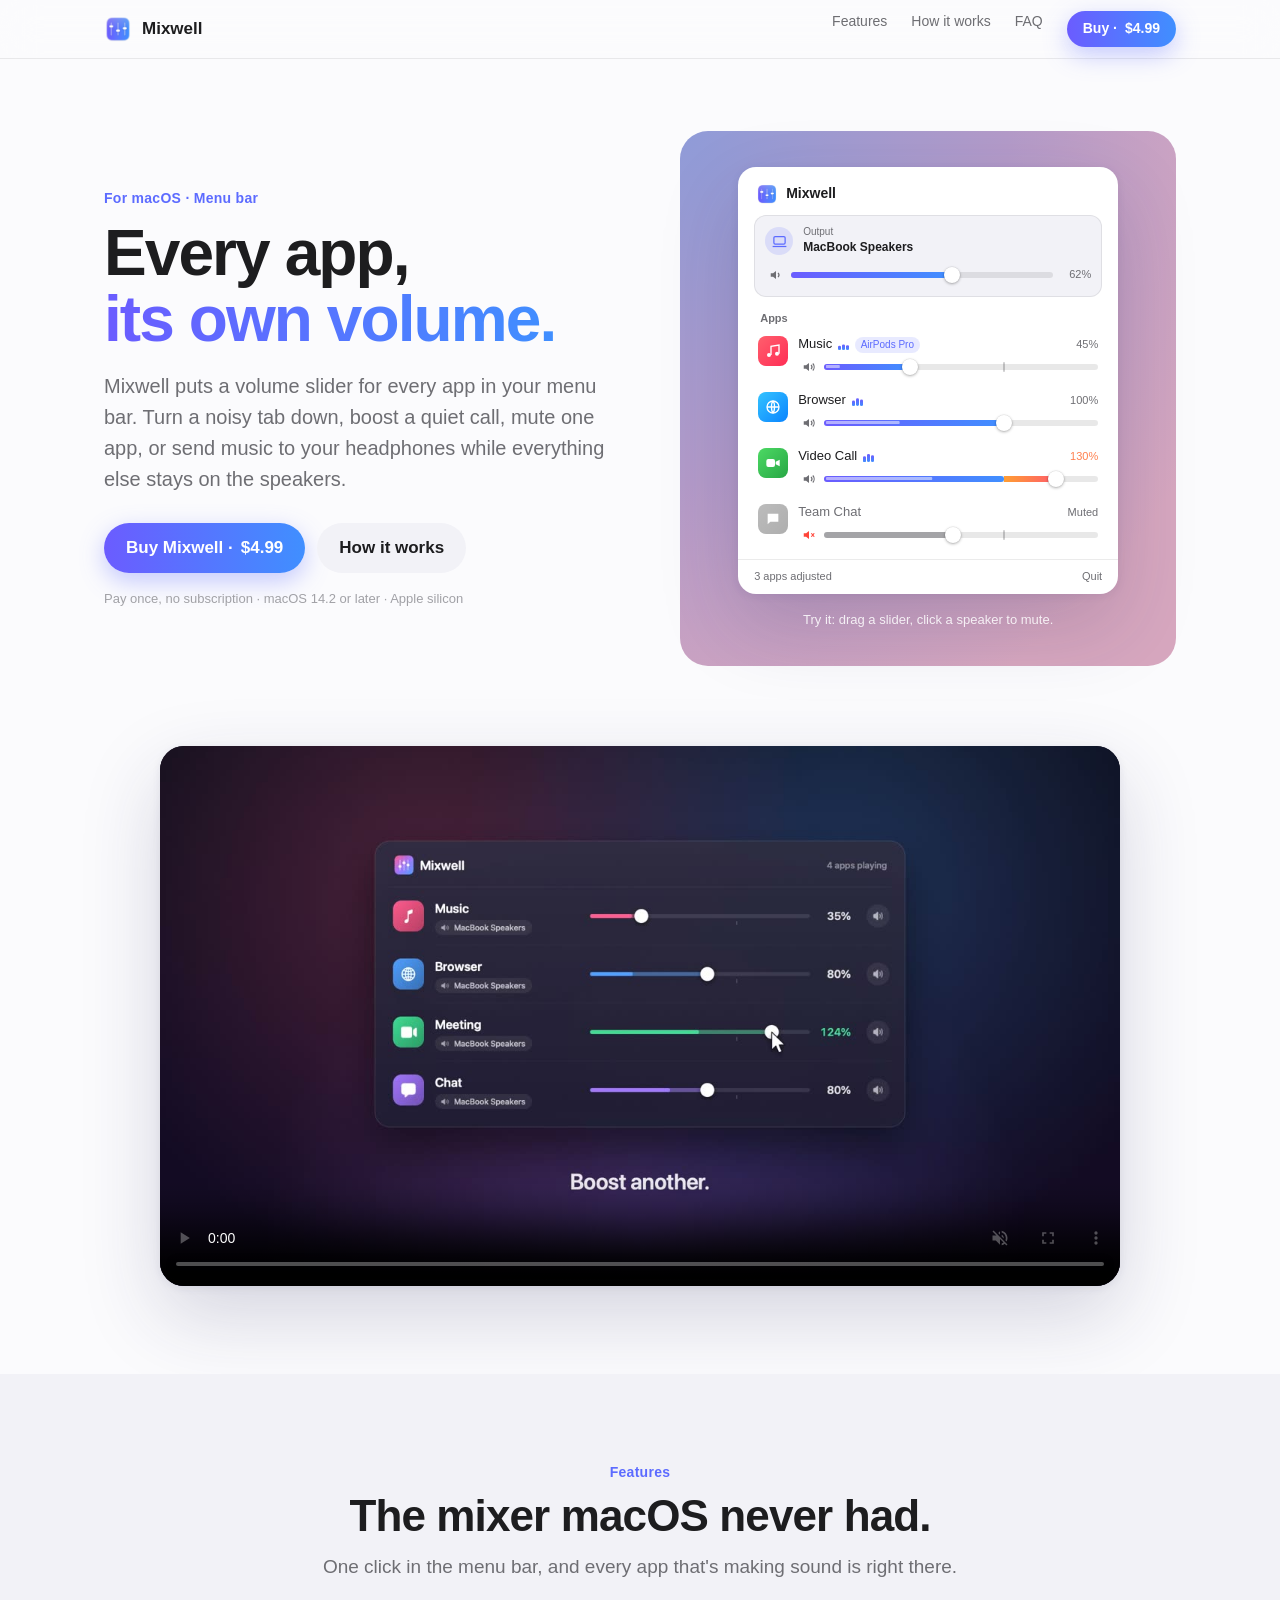
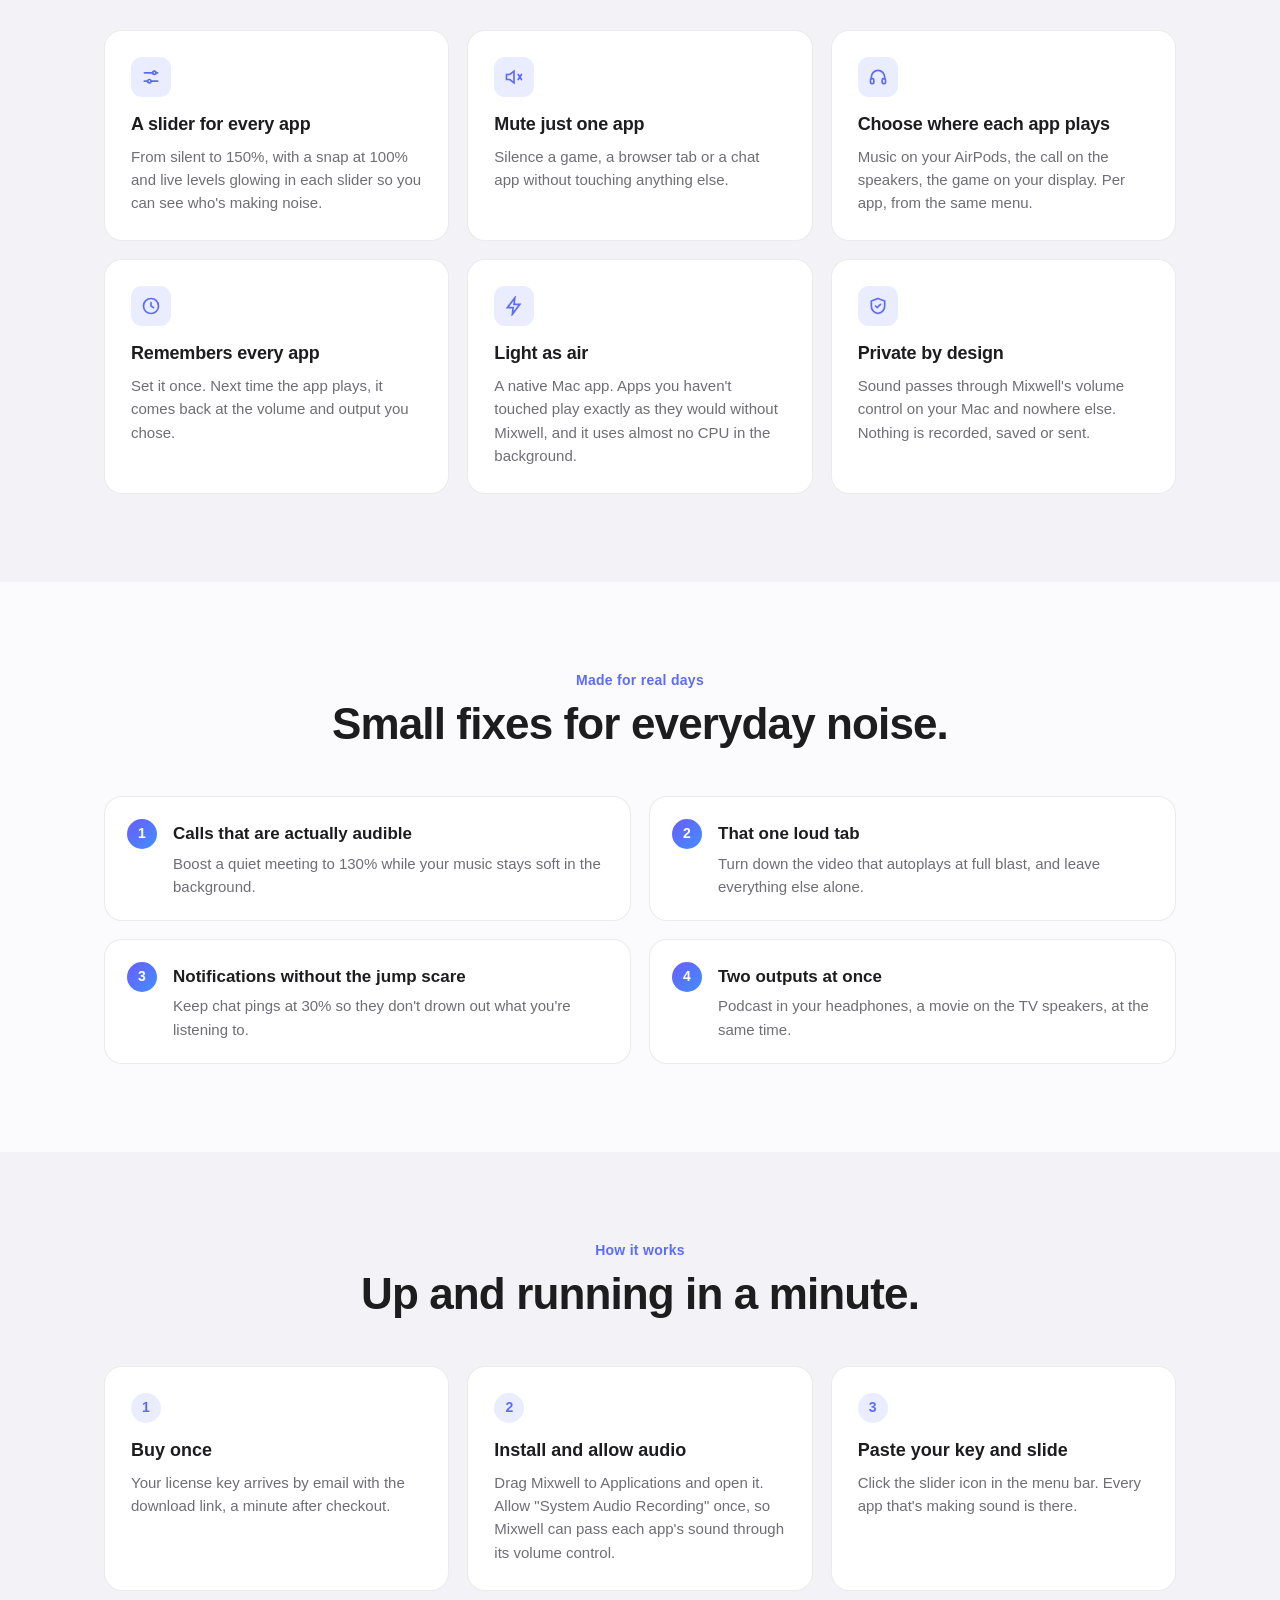
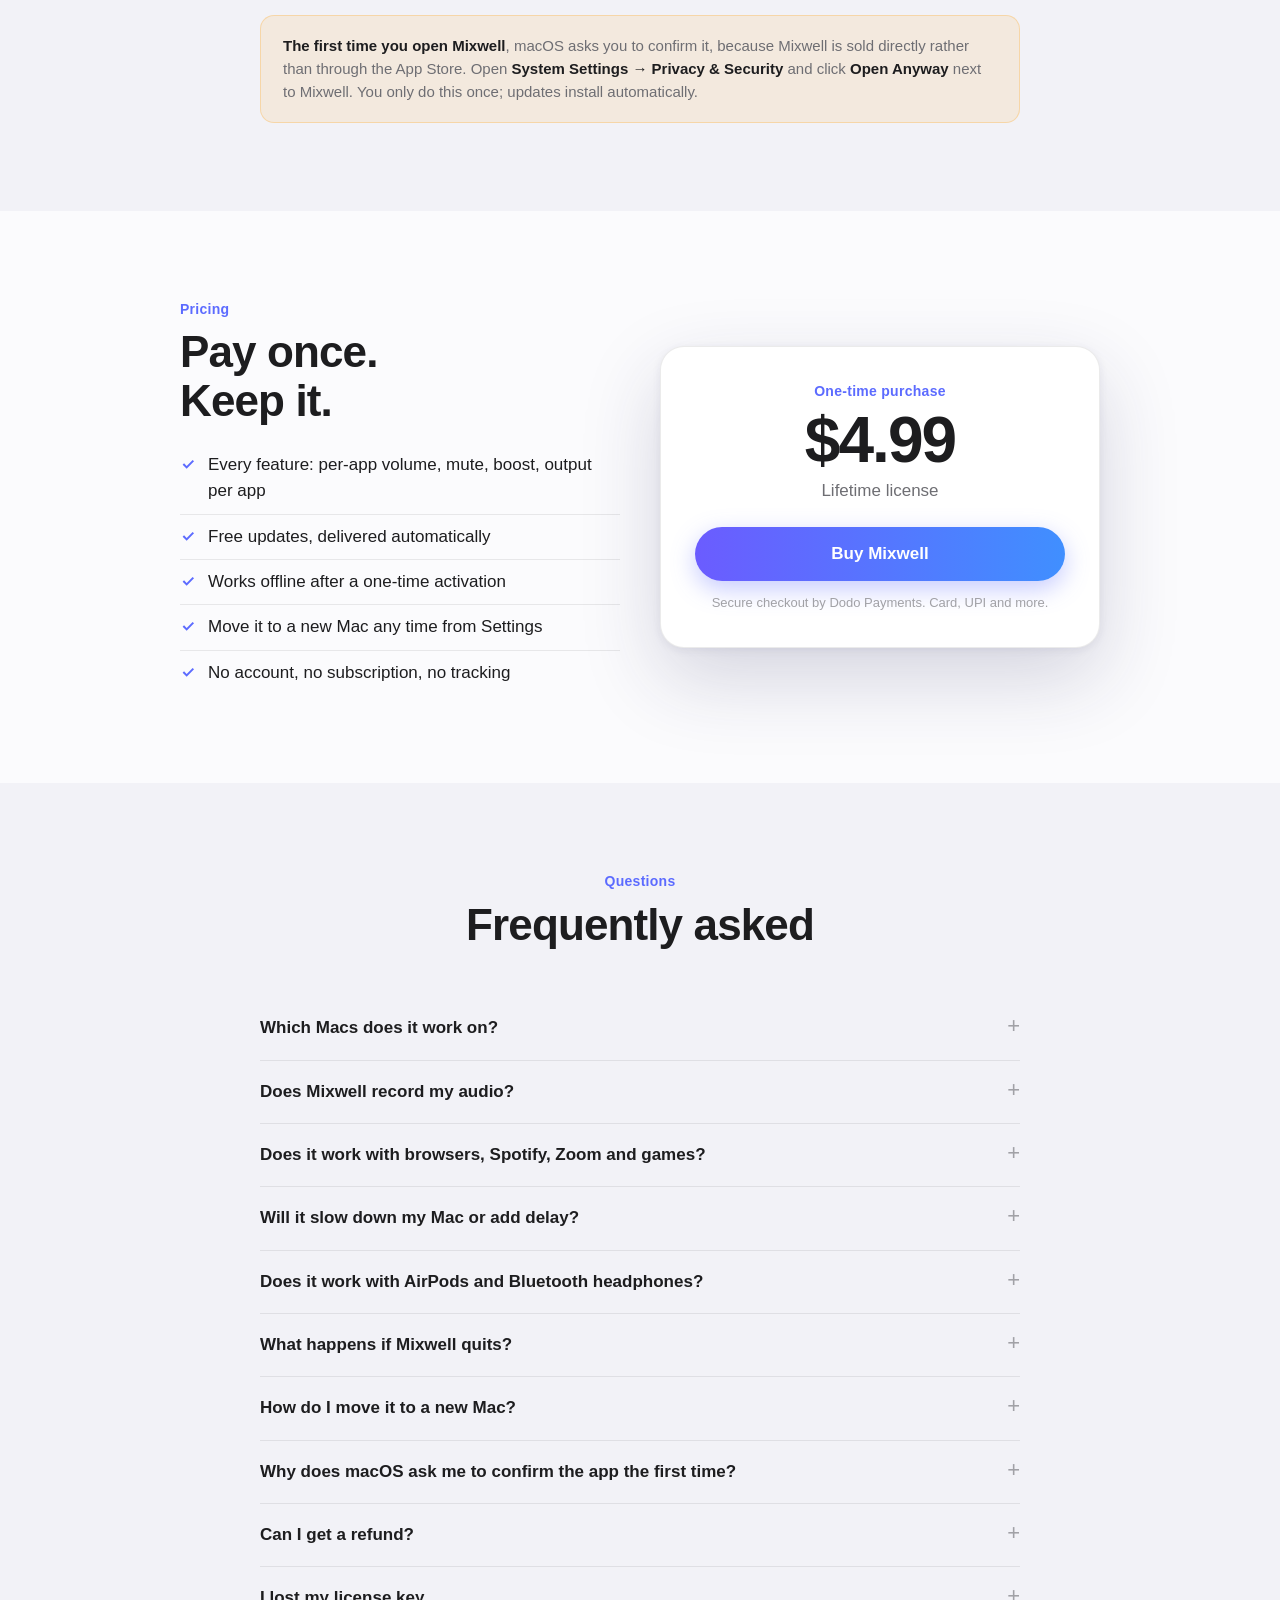
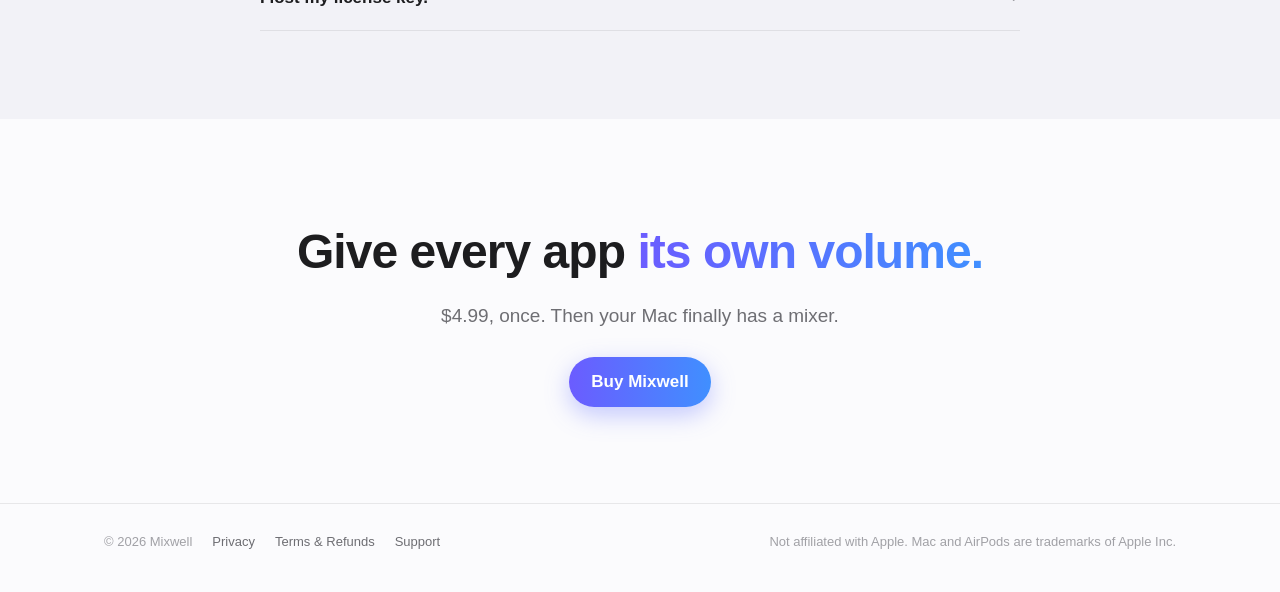
==== commit c6a1cc9f: "Publish site (2026-11-08)" ====
--- a/index.html
+++ b/index.html
@@ -154,6 +154,14 @@
   .panel-foot { display: flex; justify-content: space-between; border-top: 1px solid var(--line); margin: 6px -12px 0; padding: 9px 16px 4px; font-size: 11px; color: var(--muted); }
   .demo-hint { text-align: center; color: rgba(255, 255, 255, .85); font-size: 13px; margin-top: 16px; }
 
+  /* Teaser video */
+  .film { padding: 40px 0 88px; }
+  .film-frame {
+    max-width: 960px; margin: 0 auto; border-radius: 24px; overflow: hidden; background: #0d0b1a;
+    box-shadow: var(--shadow); aspect-ratio: 16 / 9;
+  }
+  .film-frame video { display: block; width: 100%; height: 100%; object-fit: cover; }
+
   /* Sections */
   section { padding: 88px 0; }
   section.alt { background: var(--bg-alt); }
@@ -290,6 +298,15 @@
     </div>
   </div>
 </header>
+
+<section class="film" aria-label="Mixwell in action">
+  <div class="wrap">
+    <div class="film-frame">
+      <video id="teaser" src="teaser.mp4" poster="teaser-poster.jpg" muted loop playsinline preload="metadata"
+             aria-label="A 13-second demo: turning Music down, boosting a meeting, muting chat and sending the browser to headphones."></video>
+    </div>
+  </div>
+</section>
 
 <section id="features" class="alt">
   <div class="wrap">
@@ -562,6 +579,17 @@
     if (!reduceMotion) setTimeout(() => requestAnimationFrame(tick), 60);
   }
   tick();
+
+  // Teaser: plays while on screen; with reduced motion it waits for the viewer to press play.
+  const teaser = document.getElementById("teaser");
+  if (reduceMotion || !("IntersectionObserver" in window)) {
+    teaser.controls = true;
+  } else {
+    new IntersectionObserver(([entry]) => {
+      if (entry.isIntersecting) teaser.play().catch(() => (teaser.controls = true));
+      else teaser.pause();
+    }, { threshold: 0.4 }).observe(teaser);
+  }
 </script>
 </body>
 </html>
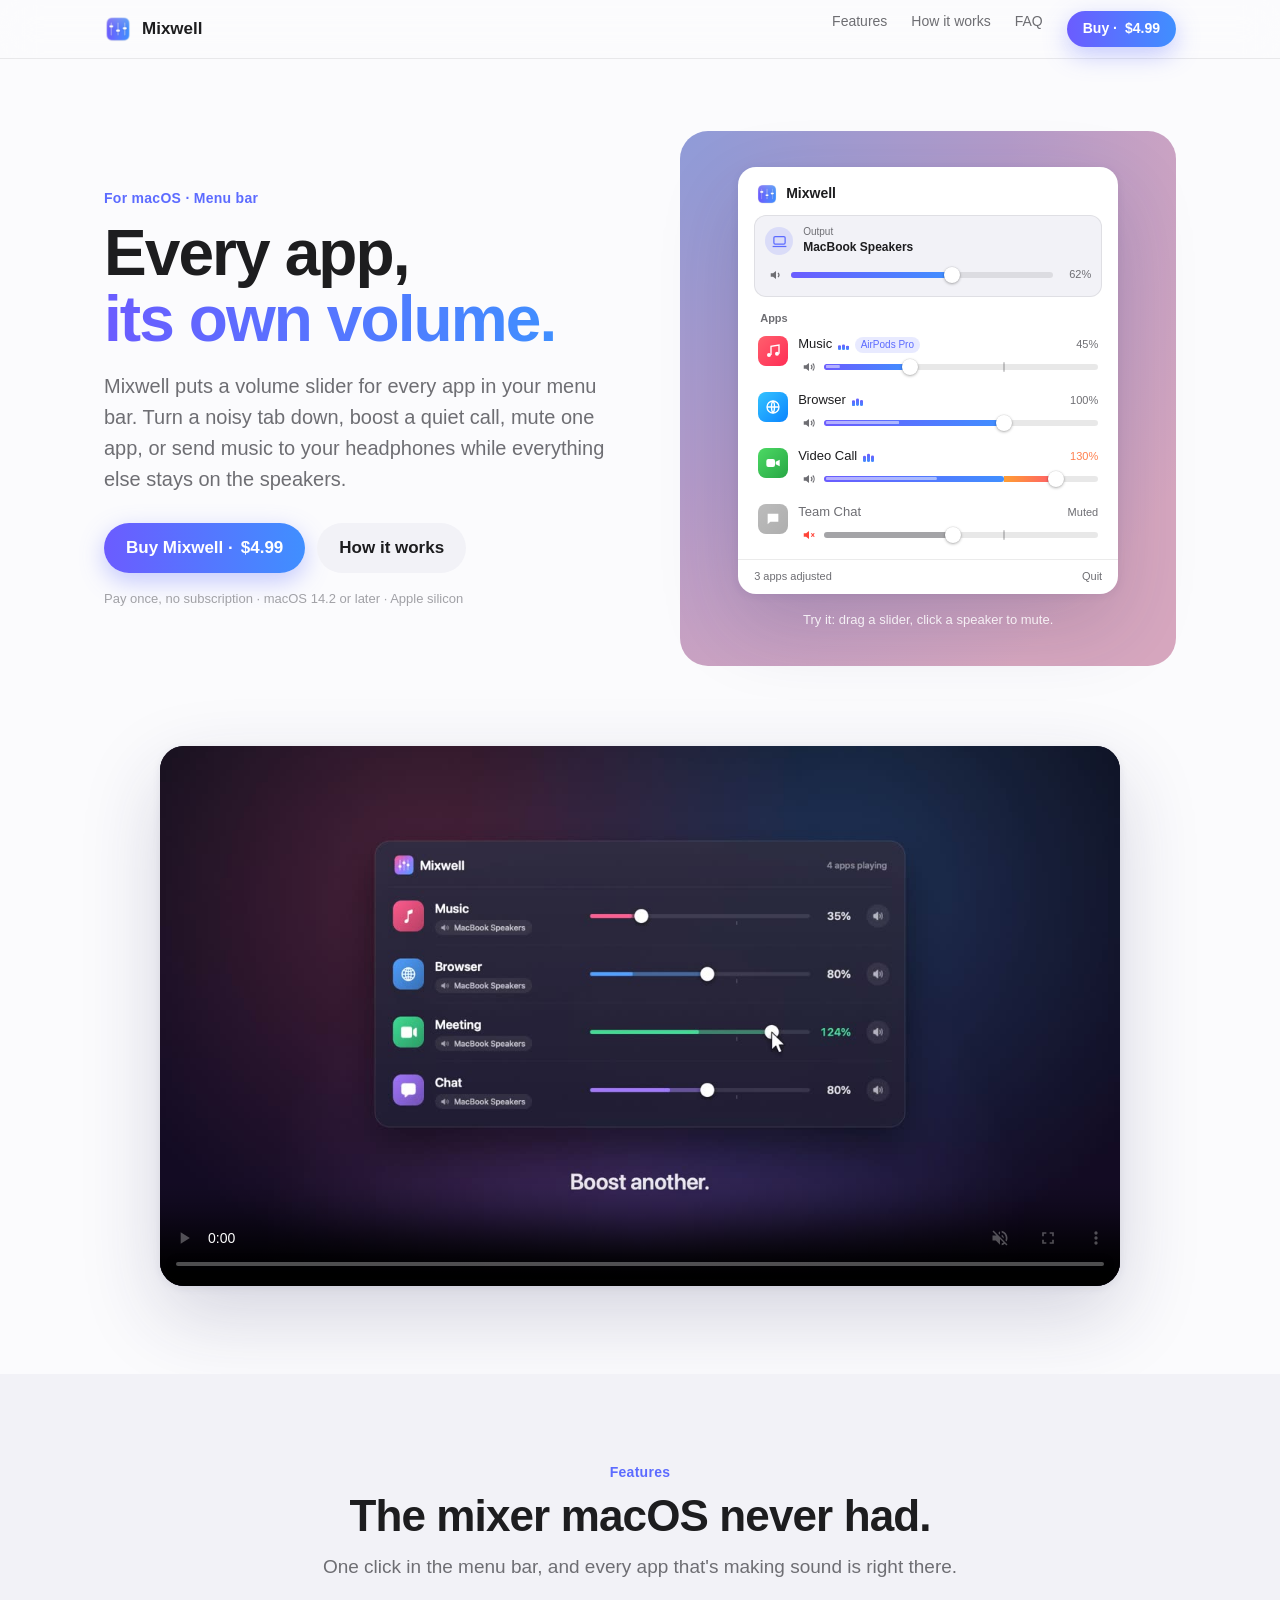
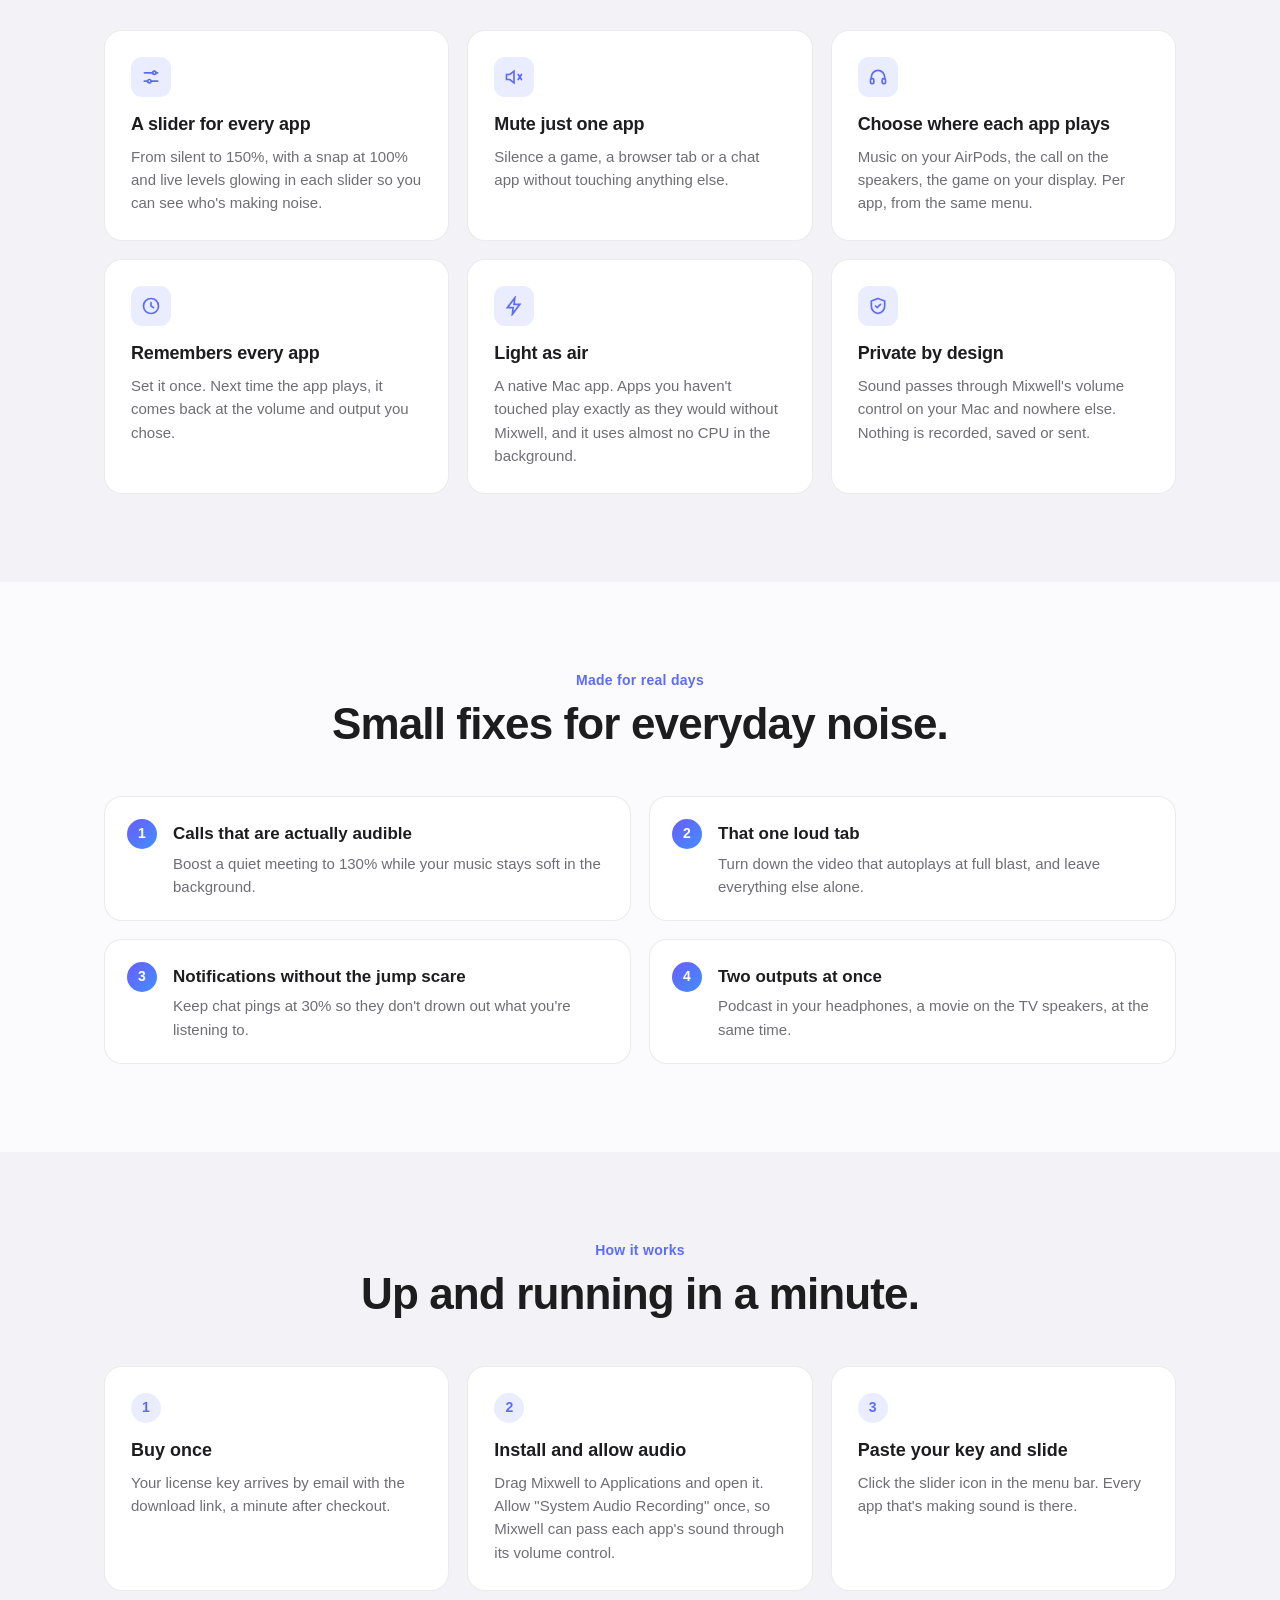
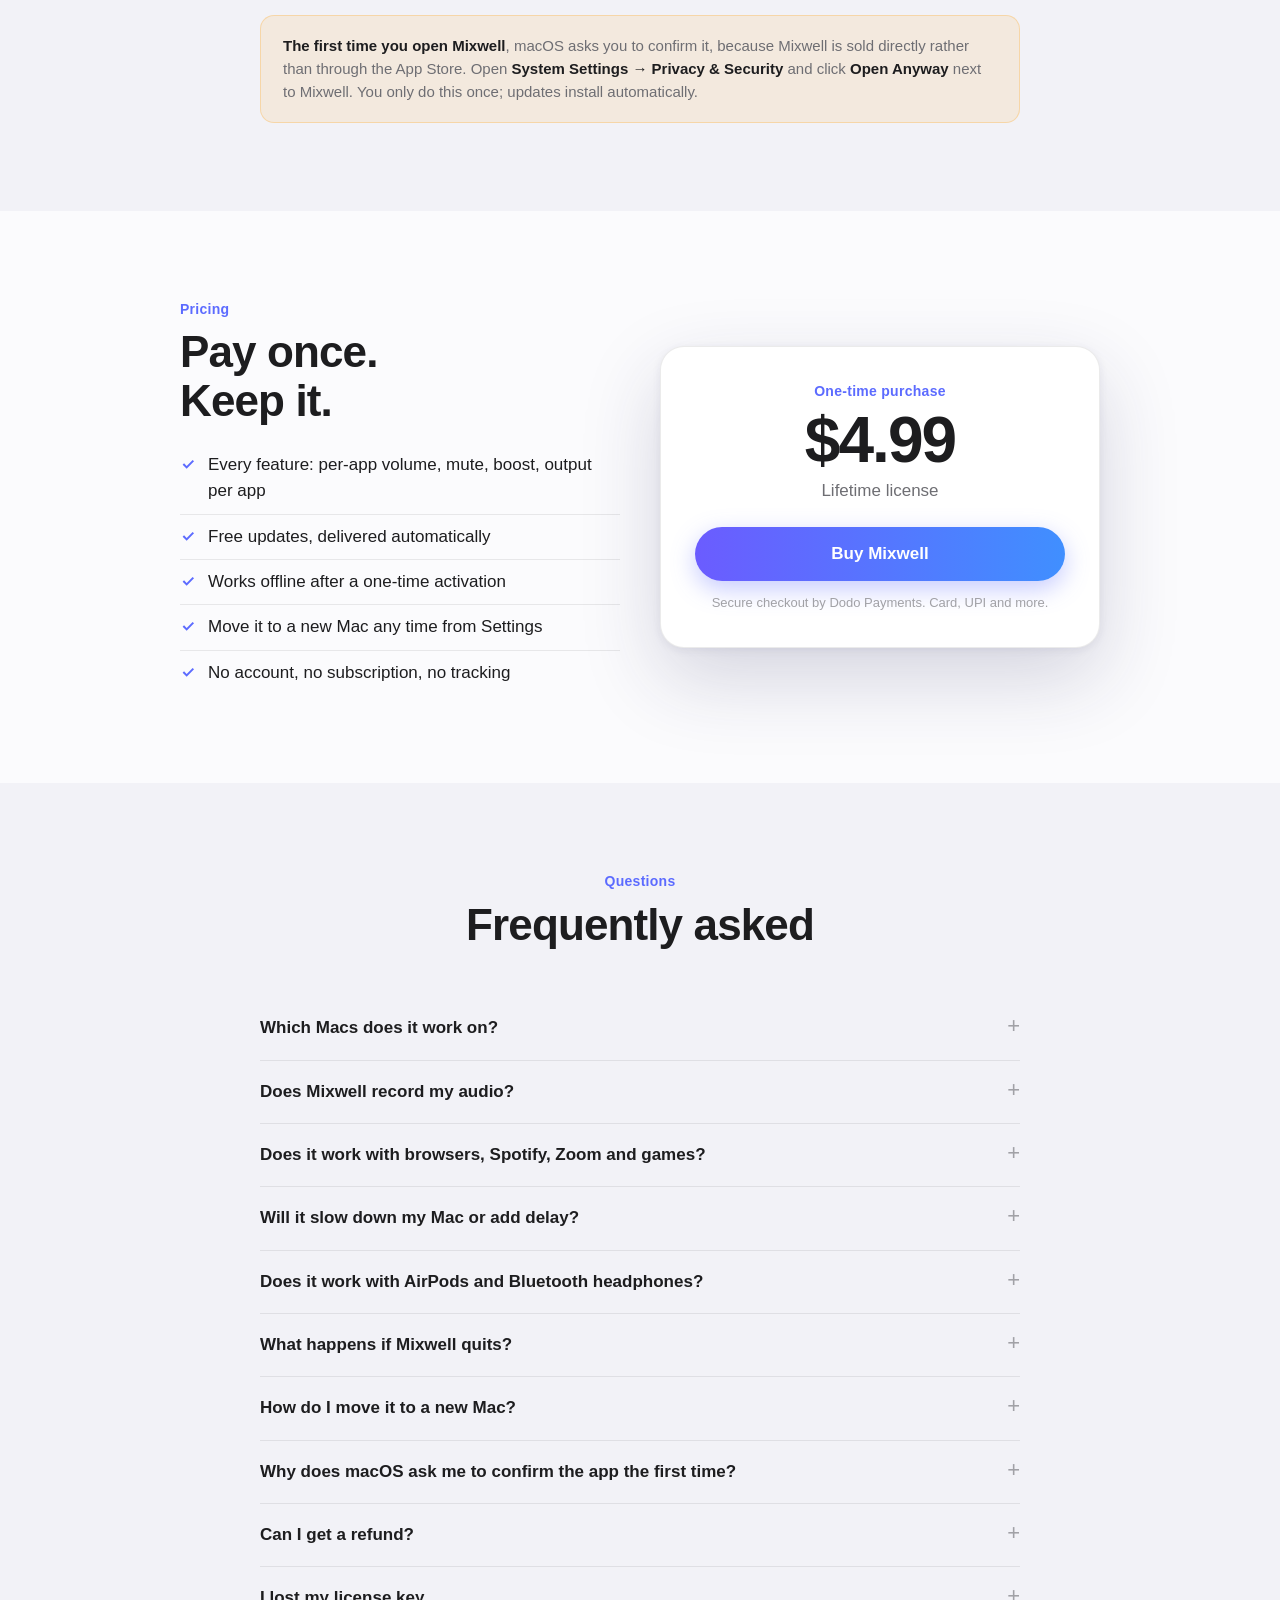
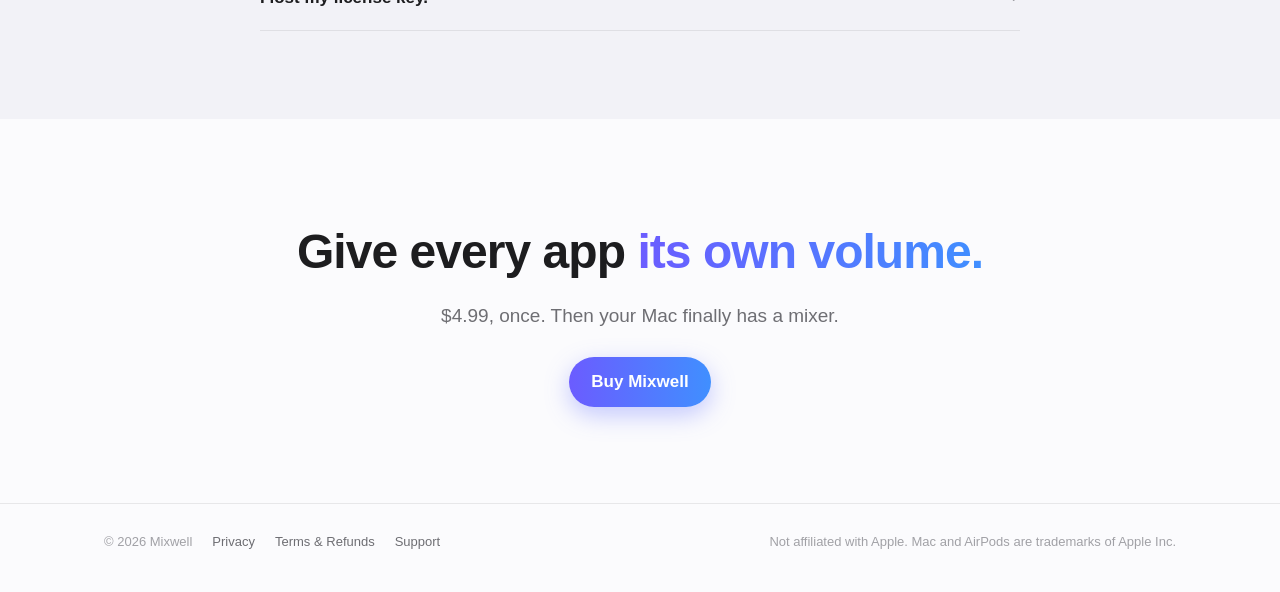
==== commit c8b97a5c: "Publish site (2026-11-08)" ====
--- a/index.html
+++ b/index.html
@@ -449,7 +449,7 @@
   // ---- Store settings: edit these, nothing else. ----
   const CONFIG = {
     buyUrl: "REPLACE with your Dodo checkout link",
-    supportEmail: "REPLACE with your support email",
+    supportEmail: "kumar.aayush2310@gmail.com",
     price: "$4.99",
     activations: 2,   // match the License Key entitlement in Dodo
     refundDays: 14,
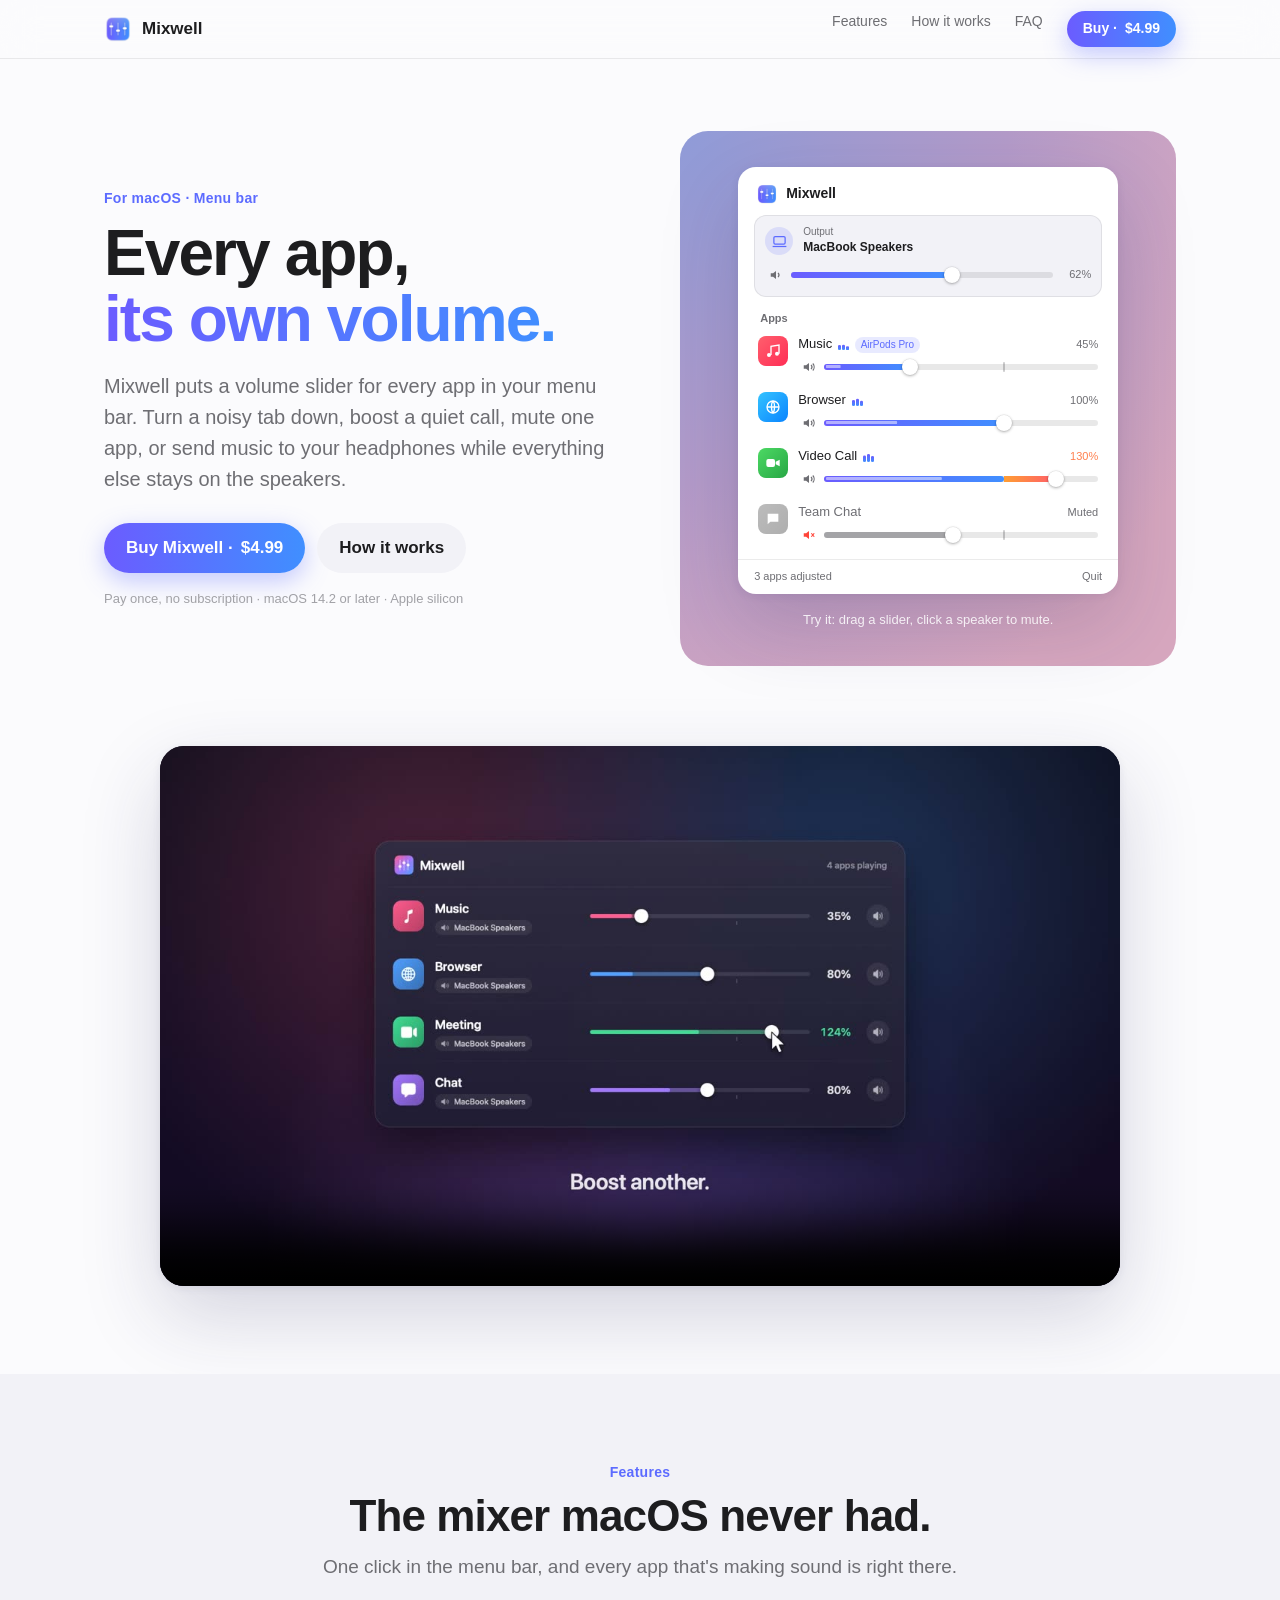
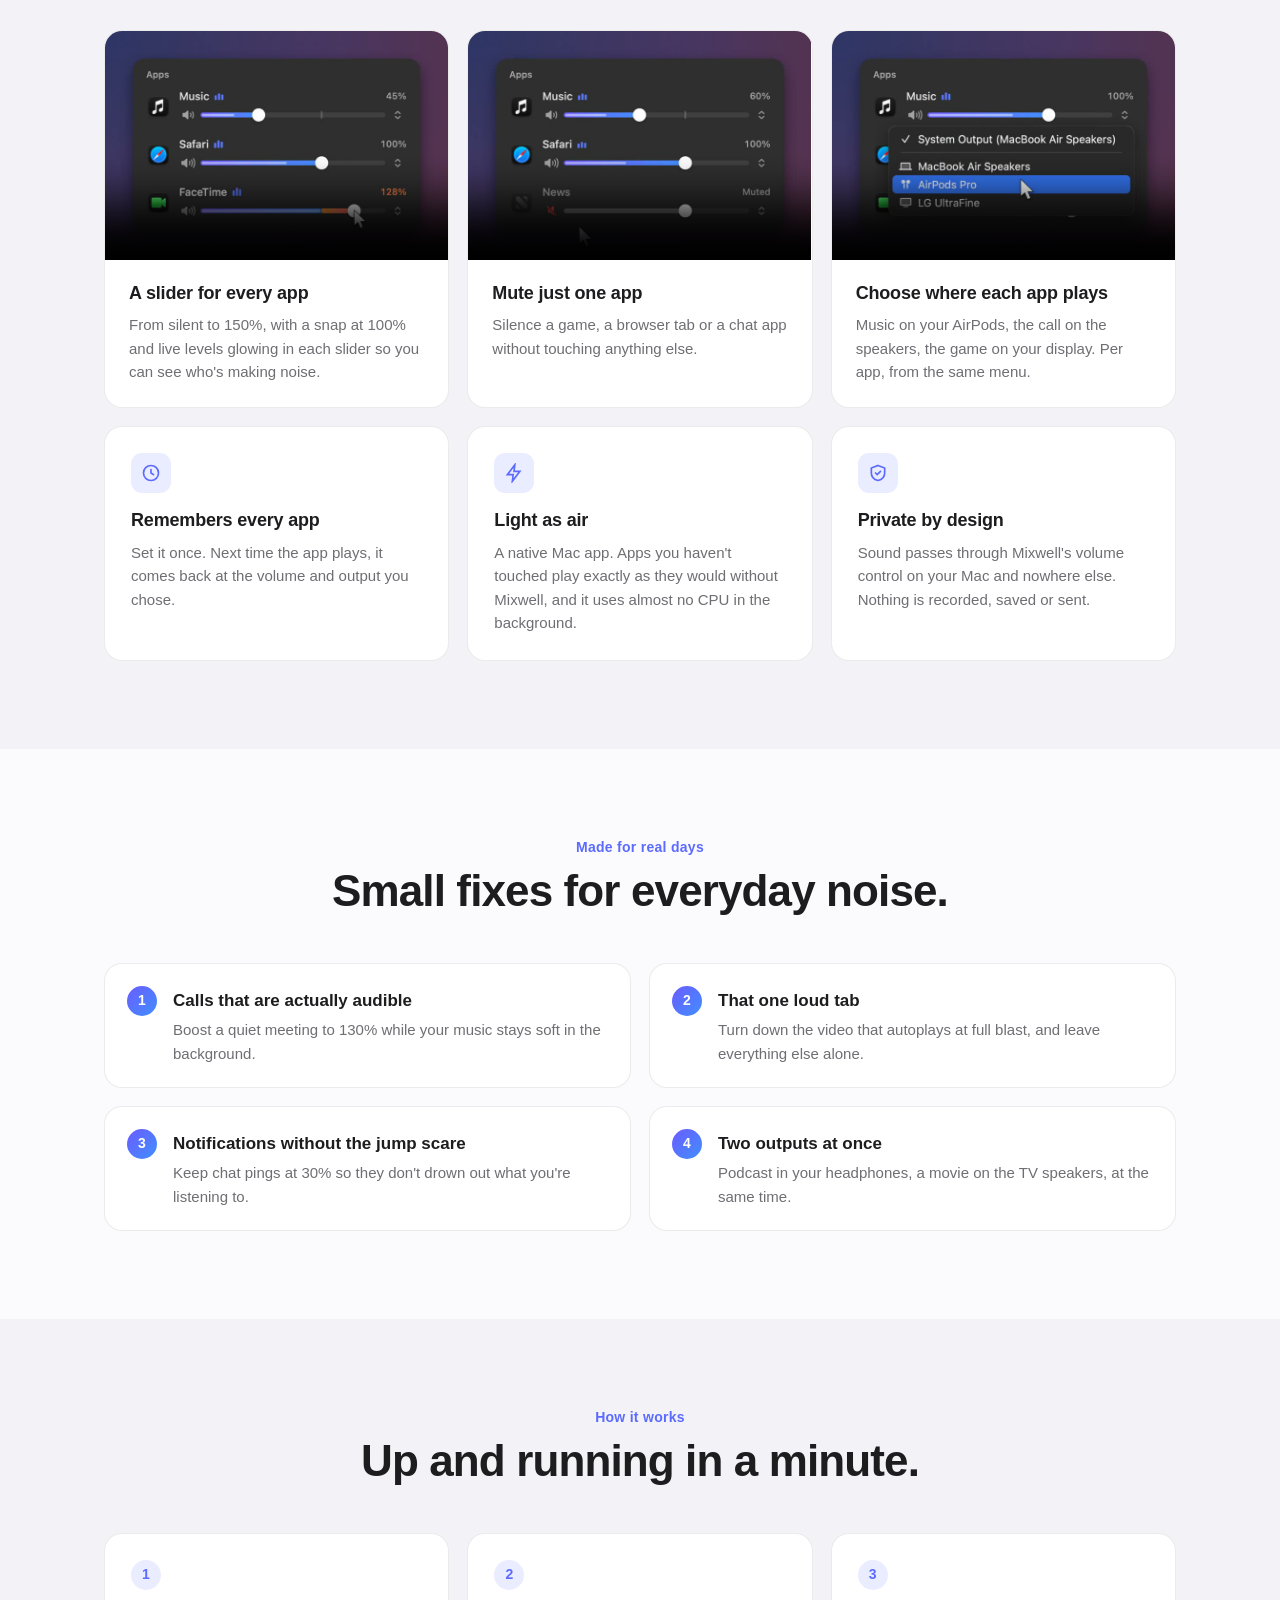
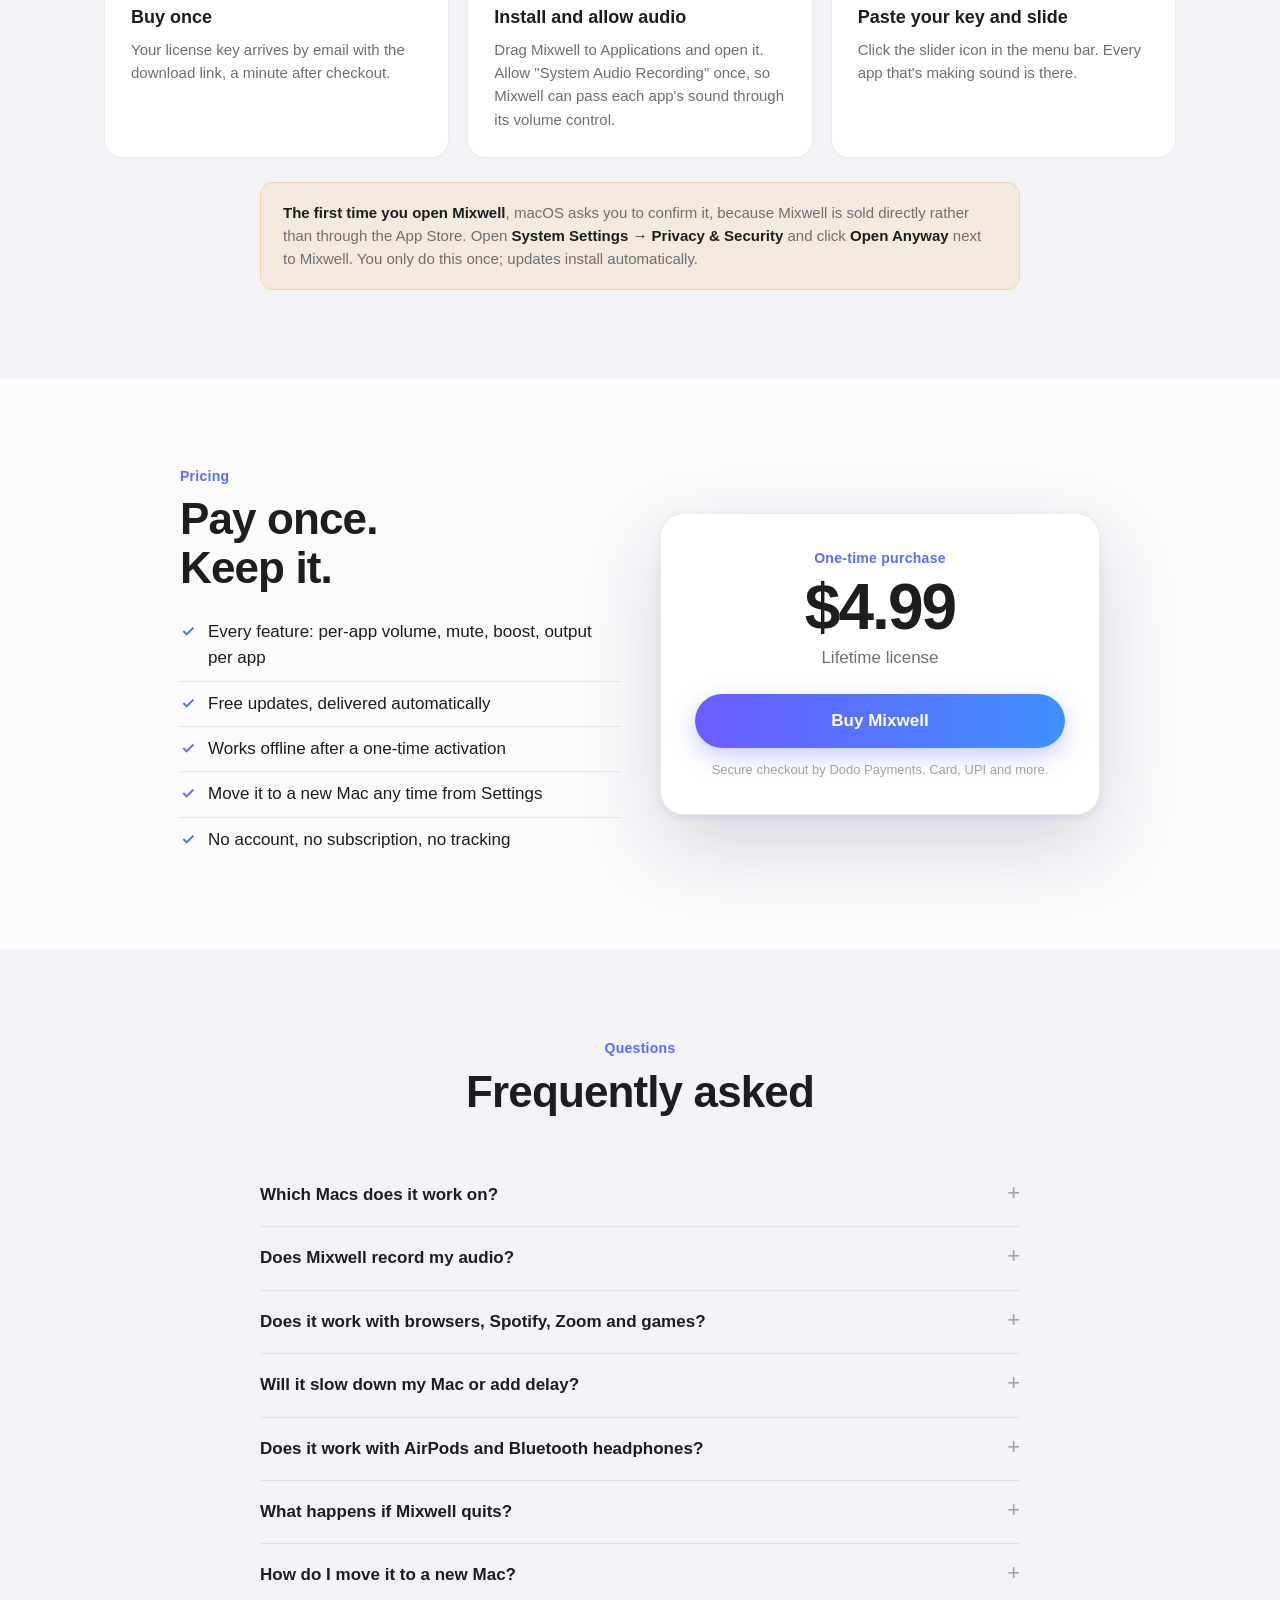
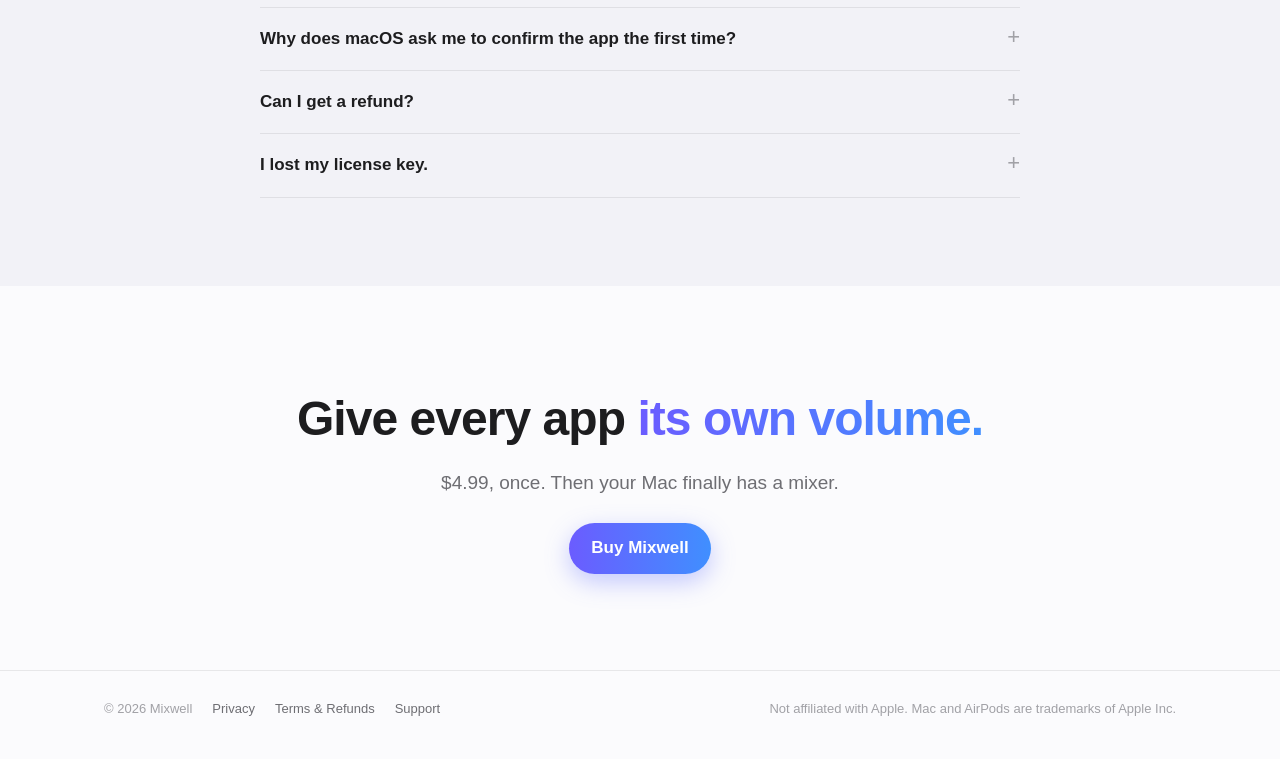
==== commit 93d3fa0d: "Publish site (2026-11-08)" ====
--- a/index.html
+++ b/index.html
@@ -172,6 +172,11 @@
   .features { display: grid; grid-template-columns: repeat(3, 1fr); gap: 18px; }
   .feature { background: var(--surface); border: 1px solid var(--line); border-radius: var(--radius); padding: 26px; }
   section.alt .feature { background: var(--surface); }
+  /* Feature clips: recorded from the app's real views */
+  .features + .features { margin-top: 18px; }
+  .feature.media { padding: 0; overflow: hidden; }
+  .feature.media video { display: block; width: 100%; aspect-ratio: 3 / 2; object-fit: cover; background: #3b2f55; }
+  .feature.media .body { padding: 20px 24px 24px; }
   .feature .f-icon {
     width: 40px; height: 40px; border-radius: 11px; display: grid; place-items: center; margin-bottom: 14px; color: var(--accent);
     background: color-mix(in srgb, var(--accent) 13%, transparent);
@@ -236,6 +241,7 @@
     .lede { margin-left: auto; margin-right: auto; }
     .cta { justify-content: center; }
     .features { grid-template-columns: 1fr 1fr; }
+    .features:has(.media) { grid-template-columns: 1fr; max-width: 560px; margin-left: auto; margin-right: auto; }
     .steps, .pricing { grid-template-columns: 1fr; }
   }
   @media (max-width: 640px) {
@@ -302,7 +308,7 @@
 <section class="film" aria-label="Mixwell in action">
   <div class="wrap">
     <div class="film-frame">
-      <video id="teaser" src="teaser.mp4" poster="teaser-poster.jpg" muted loop playsinline preload="metadata"
+      <video id="teaser" data-autoplay src="teaser.mp4" poster="teaser-poster.jpg" muted loop playsinline preload="metadata"
              aria-label="A 13-second demo: turning Music down, boosting a meeting, muting chat and sending the browser to headphones."></video>
     </div>
   </div>
@@ -316,21 +322,32 @@
       <p>One click in the menu bar, and every app that's making sound is right there.</p>
     </div>
     <div class="features">
-      <div class="feature">
-        <div class="f-icon"><svg width="20" height="20" viewBox="0 0 24 24" fill="none" stroke="currentColor" stroke-width="2" stroke-linecap="round"><path d="M4 7h10M18 7h2M4 17h4M12 17h8"/><circle cx="16" cy="7" r="2"/><circle cx="10" cy="17" r="2"/></svg></div>
-        <h3>A slider for every app</h3>
-        <p>From silent to 150%, with a snap at 100% and live levels glowing in each slider so you can see who's making noise.</p>
-      </div>
-      <div class="feature">
-        <div class="f-icon"><svg width="20" height="20" viewBox="0 0 24 24" fill="none" stroke="currentColor" stroke-width="2" stroke-linecap="round"><path d="M3 9h4l5-4v14l-5-4H3z"/><path d="M17 9l4 6M21 9l-4 6"/></svg></div>
-        <h3>Mute just one app</h3>
-        <p>Silence a game, a browser tab or a chat app without touching anything else.</p>
-      </div>
-      <div class="feature">
-        <div class="f-icon"><svg width="20" height="20" viewBox="0 0 24 24" fill="none" stroke="currentColor" stroke-width="2" stroke-linecap="round"><path d="M4 14v-2a8 8 0 0 1 16 0v2"/><rect x="3" y="14" width="4" height="6" rx="1.5"/><rect x="17" y="14" width="4" height="6" rx="1.5"/></svg></div>
-        <h3>Choose where each app plays</h3>
-        <p>Music on your AirPods, the call on the speakers, the game on your display. Per app, from the same menu.</p>
-      </div>
+      <div class="feature media">
+        <video data-autoplay src="feature-sliders.mp4" poster="feature-sliders.jpg" muted loop playsinline preload="metadata"
+               aria-label="Dragging Music down to 45% and boosting FaceTime to 130%, then double-clicking each back to 100%."></video>
+        <div class="body">
+          <h3>A slider for every app</h3>
+          <p>From silent to 150%, with a snap at 100% and live levels glowing in each slider so you can see who's making noise.</p>
+        </div>
+      </div>
+      <div class="feature media">
+        <video data-autoplay src="feature-mute.mp4" poster="feature-mute.jpg" muted loop playsinline preload="metadata"
+               aria-label="Clicking the speaker next to News to mute it, then clicking again to unmute."></video>
+        <div class="body">
+          <h3>Mute just one app</h3>
+          <p>Silence a game, a browser tab or a chat app without touching anything else.</p>
+        </div>
+      </div>
+      <div class="feature media">
+        <video data-autoplay src="feature-route.mp4" poster="feature-route.jpg" muted loop playsinline preload="metadata"
+               aria-label="Opening Music's output menu and sending it to AirPods Pro, then back to the system output."></video>
+        <div class="body">
+          <h3>Choose where each app plays</h3>
+          <p>Music on your AirPods, the call on the speakers, the game on your display. Per app, from the same menu.</p>
+        </div>
+      </div>
+    </div>
+    <div class="features">
       <div class="feature">
         <div class="f-icon"><svg width="20" height="20" viewBox="0 0 24 24" fill="none" stroke="currentColor" stroke-width="2" stroke-linecap="round"><path d="M12 8v4l3 2"/><circle cx="12" cy="12" r="9"/></svg></div>
         <h3>Remembers every app</h3>
@@ -580,15 +597,16 @@
   }
   tick();
 
-  // Teaser: plays while on screen; with reduced motion it waits for the viewer to press play.
-  const teaser = document.getElementById("teaser");
+  // Teaser and feature clips: play while on screen; with reduced motion they wait for the viewer to press play.
+  const clips = document.querySelectorAll("video[data-autoplay]");
   if (reduceMotion || !("IntersectionObserver" in window)) {
-    teaser.controls = true;
+    clips.forEach((v) => (v.controls = true));
   } else {
-    new IntersectionObserver(([entry]) => {
-      if (entry.isIntersecting) teaser.play().catch(() => (teaser.controls = true));
-      else teaser.pause();
-    }, { threshold: 0.4 }).observe(teaser);
+    const io = new IntersectionObserver((entries) => entries.forEach(({ target: v, isIntersecting }) => {
+      if (isIntersecting) v.play().catch(() => (v.controls = true));
+      else v.pause();
+    }), { threshold: 0.4 });
+    clips.forEach((v) => io.observe(v));
   }
 </script>
 </body>
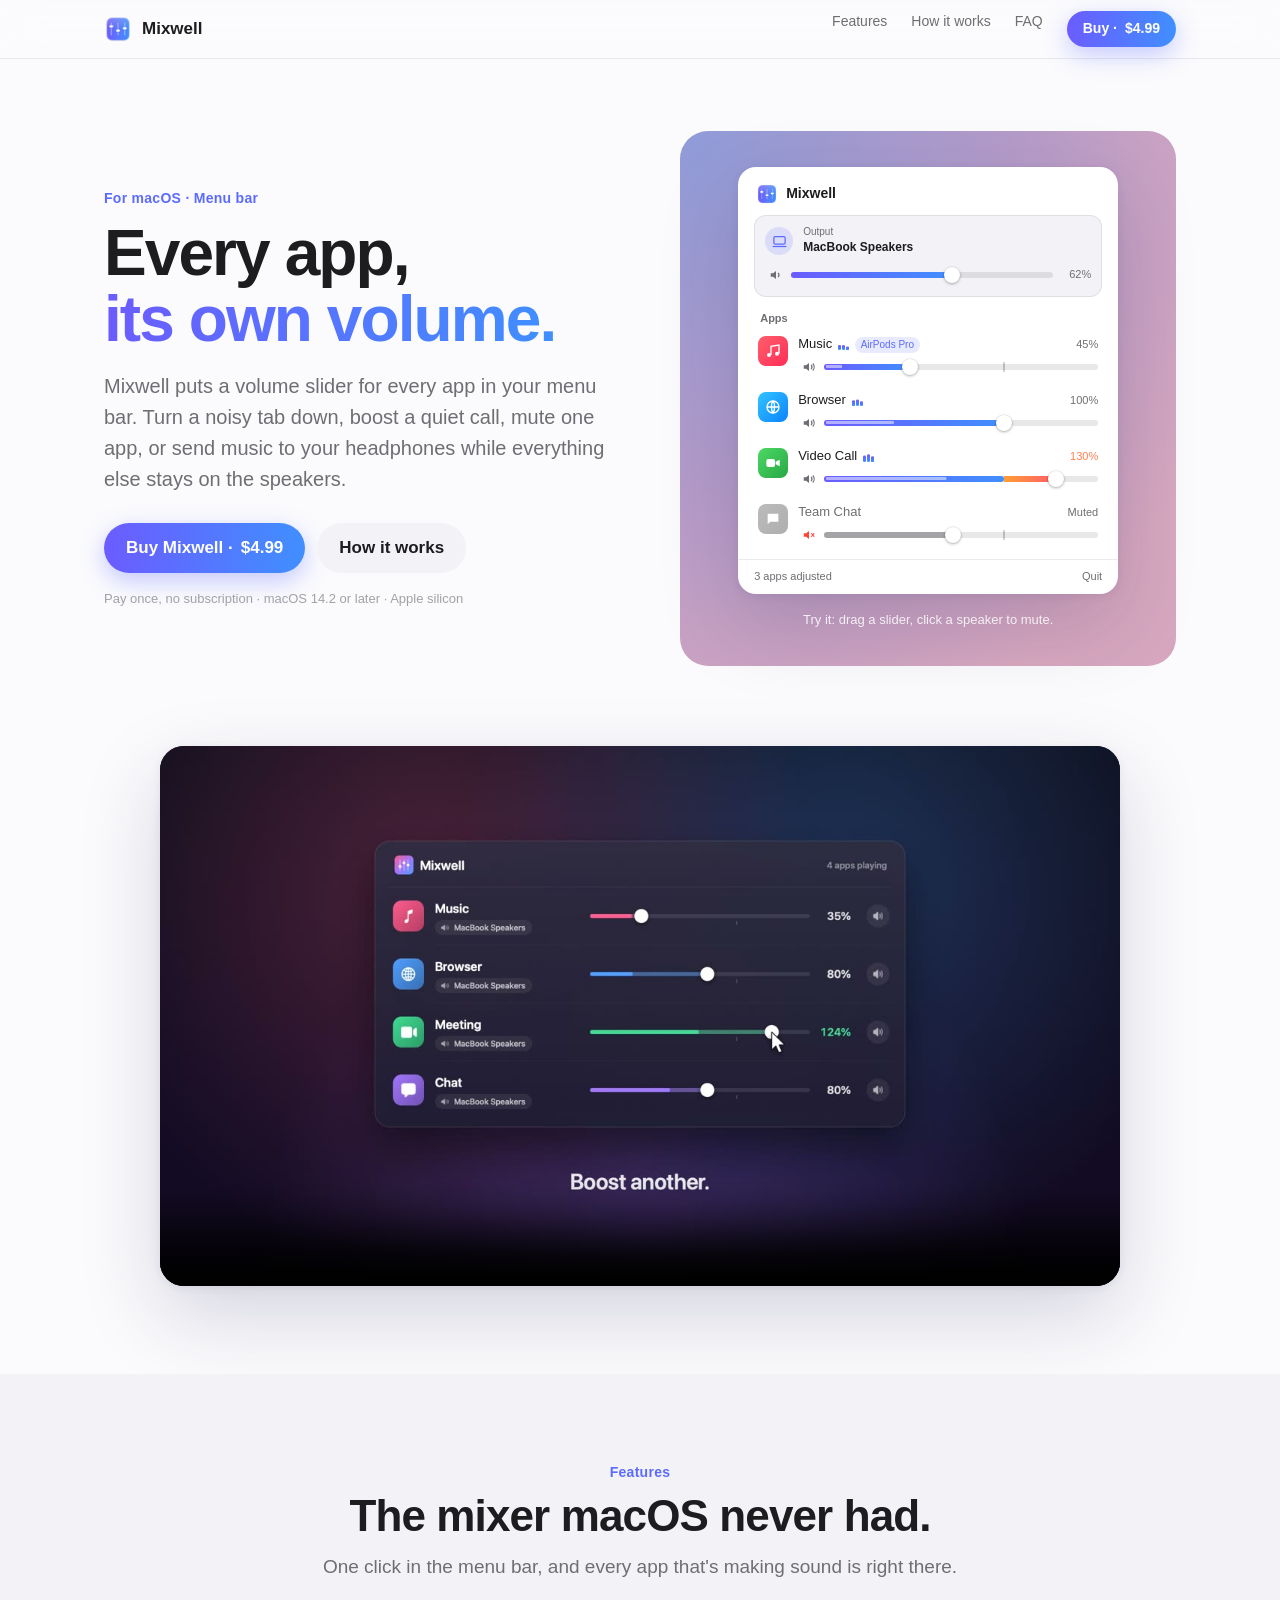
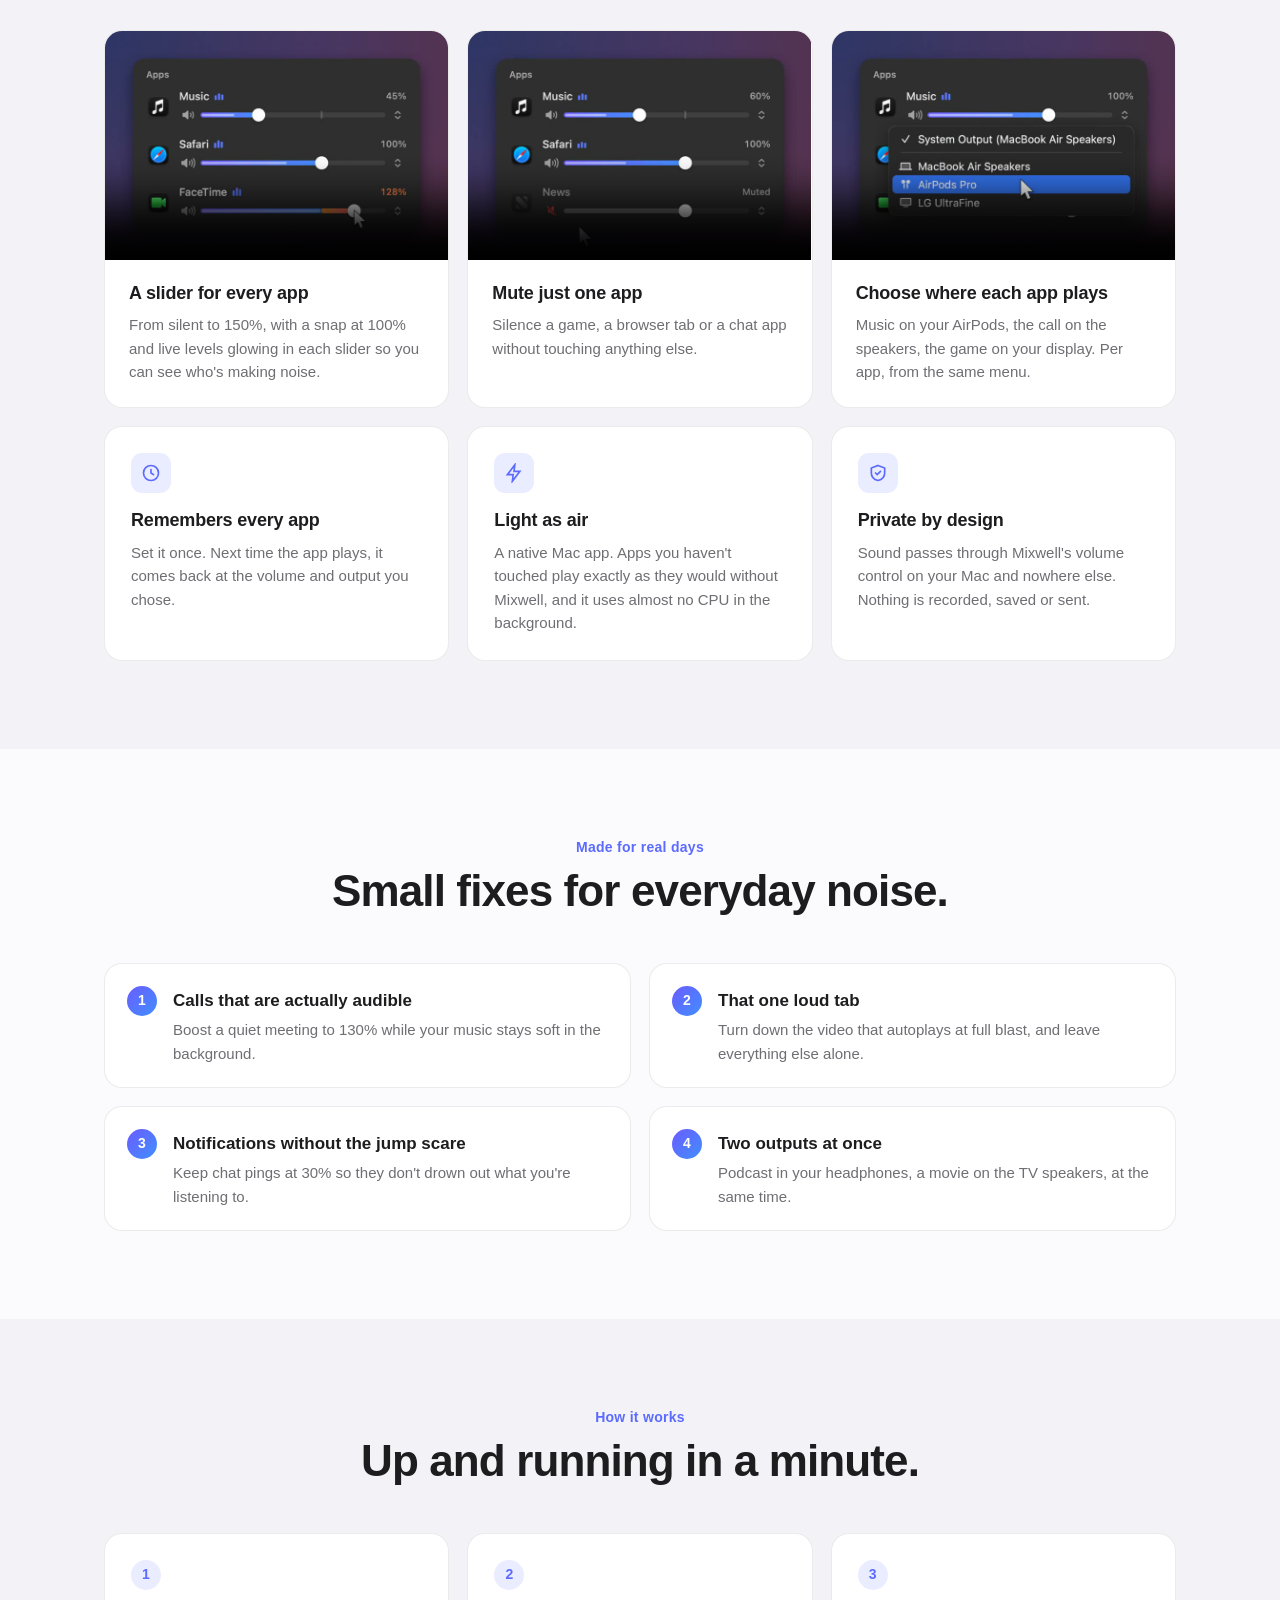
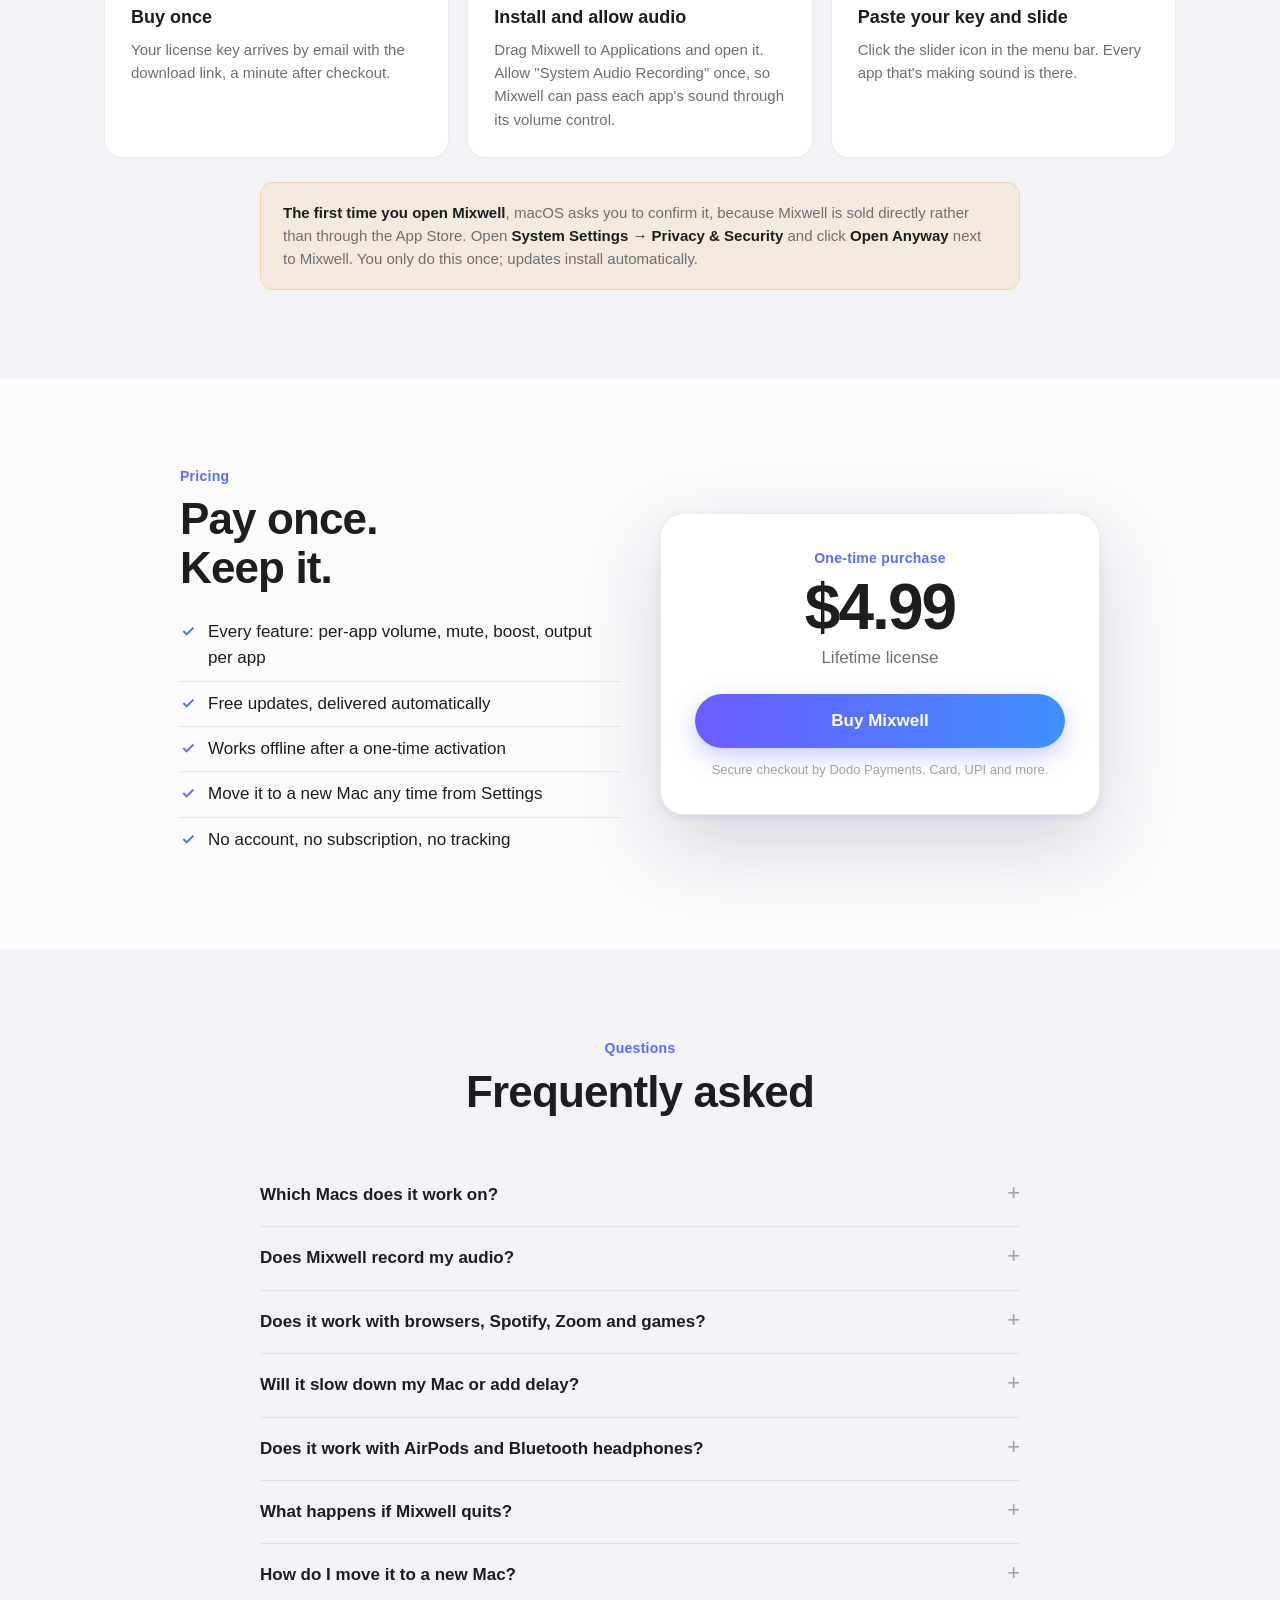
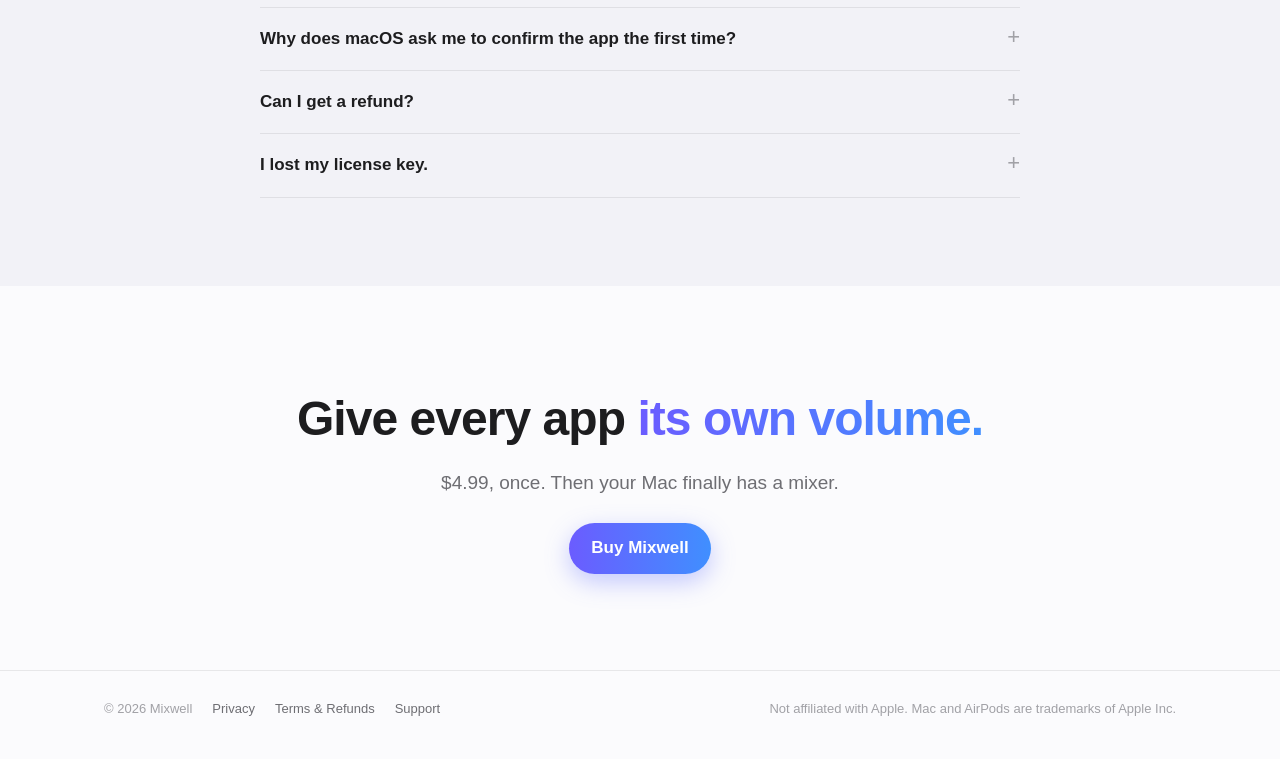
==== commit 05652e02: "Publish site (2026-11-11)" ====
--- a/index.html
+++ b/index.html
@@ -432,7 +432,7 @@
       <details><summary>Which Macs does it work on?</summary><p>Macs with Apple silicon (M1 or later) running macOS 14.2 Sonoma or later, including Sequoia, Tahoe and Golden Gate.</p></details>
       <details><summary>Does Mixwell record my audio?</summary><p>No. macOS calls the permission "System Audio Recording" because Mixwell has to receive an app's sound in order to change its volume. The sound goes straight from the app, through Mixwell's volume control, to your speakers or headphones. It is never stored or sent anywhere.</p></details>
       <details><summary>Does it work with browsers, Spotify, Zoom and games?</summary><p>Yes. Anything that plays sound shows up, including individual browsers. Safari and Chrome are each controlled as one app, including their tabs.</p></details>
-      <details><summary>Will it slow down my Mac or add delay?</summary><p>Apps you leave at 100% are not touched at all. Apps you adjust get about 14 milliseconds of extra delay, well below what you can notice in video or calls. Mixwell itself uses around 0.2% CPU in the background.</p></details>
+      <details><summary>Will it slow down my Mac or add delay?</summary><p>Apps you leave at 100% are not touched at all. Apps you adjust get about 24 milliseconds of extra delay, well below what you can notice in video or calls. When an adjusted app goes quiet, Mixwell stops processing it, so your speakers or headphones can rest. In the background Mixwell uses around 0.1% CPU.</p></details>
       <details><summary>Does it work with AirPods and Bluetooth headphones?</summary><p>Yes, at full quality. Mixwell doesn't use your headphones' microphone, so they stay out of the lower-quality call mode.</p></details>
       <details><summary>What happens if Mixwell quits?</summary><p>Every app goes straight back to playing normally, at its usual volume, on its usual output.</p></details>
       <details><summary>How do I move it to a new Mac?</summary><p>On the old Mac, open Mixwell Settings and click Deactivate under License. Then activate the same key on the new Mac. Your license works on <span class="activations">2</span> Macs at a time.</p></details>
@@ -465,7 +465,7 @@
 <script>
   // ---- Store settings: edit these, nothing else. ----
   const CONFIG = {
-    buyUrl: "REPLACE with your Dodo checkout link",
+    buyUrl: "https://checkout.dodopayments.com/buy/pdt_0Nrj8Nn3QFFHB6kjv6m0T?quantity=1",
     supportEmail: "kumar.aayush2310@gmail.com",
     price: "$4.99",
     activations: 2,   // match the License Key entitlement in Dodo
